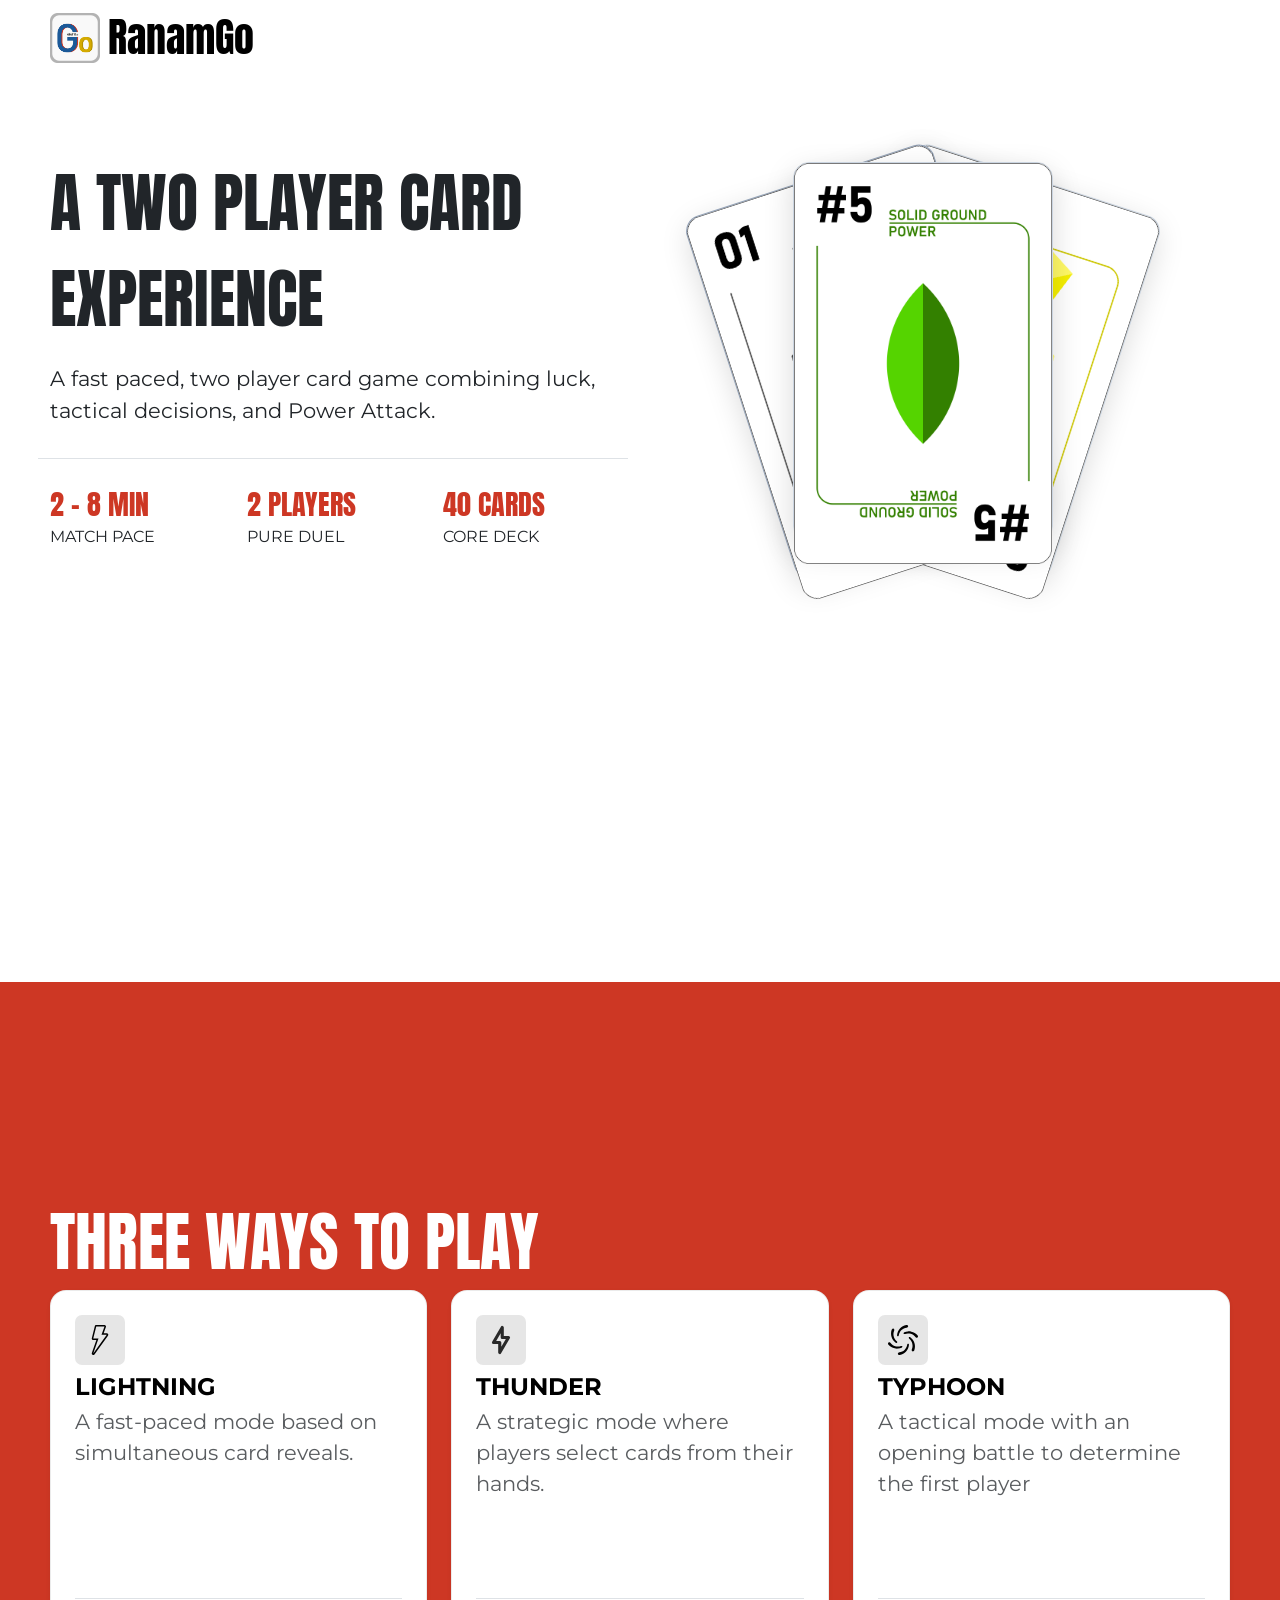
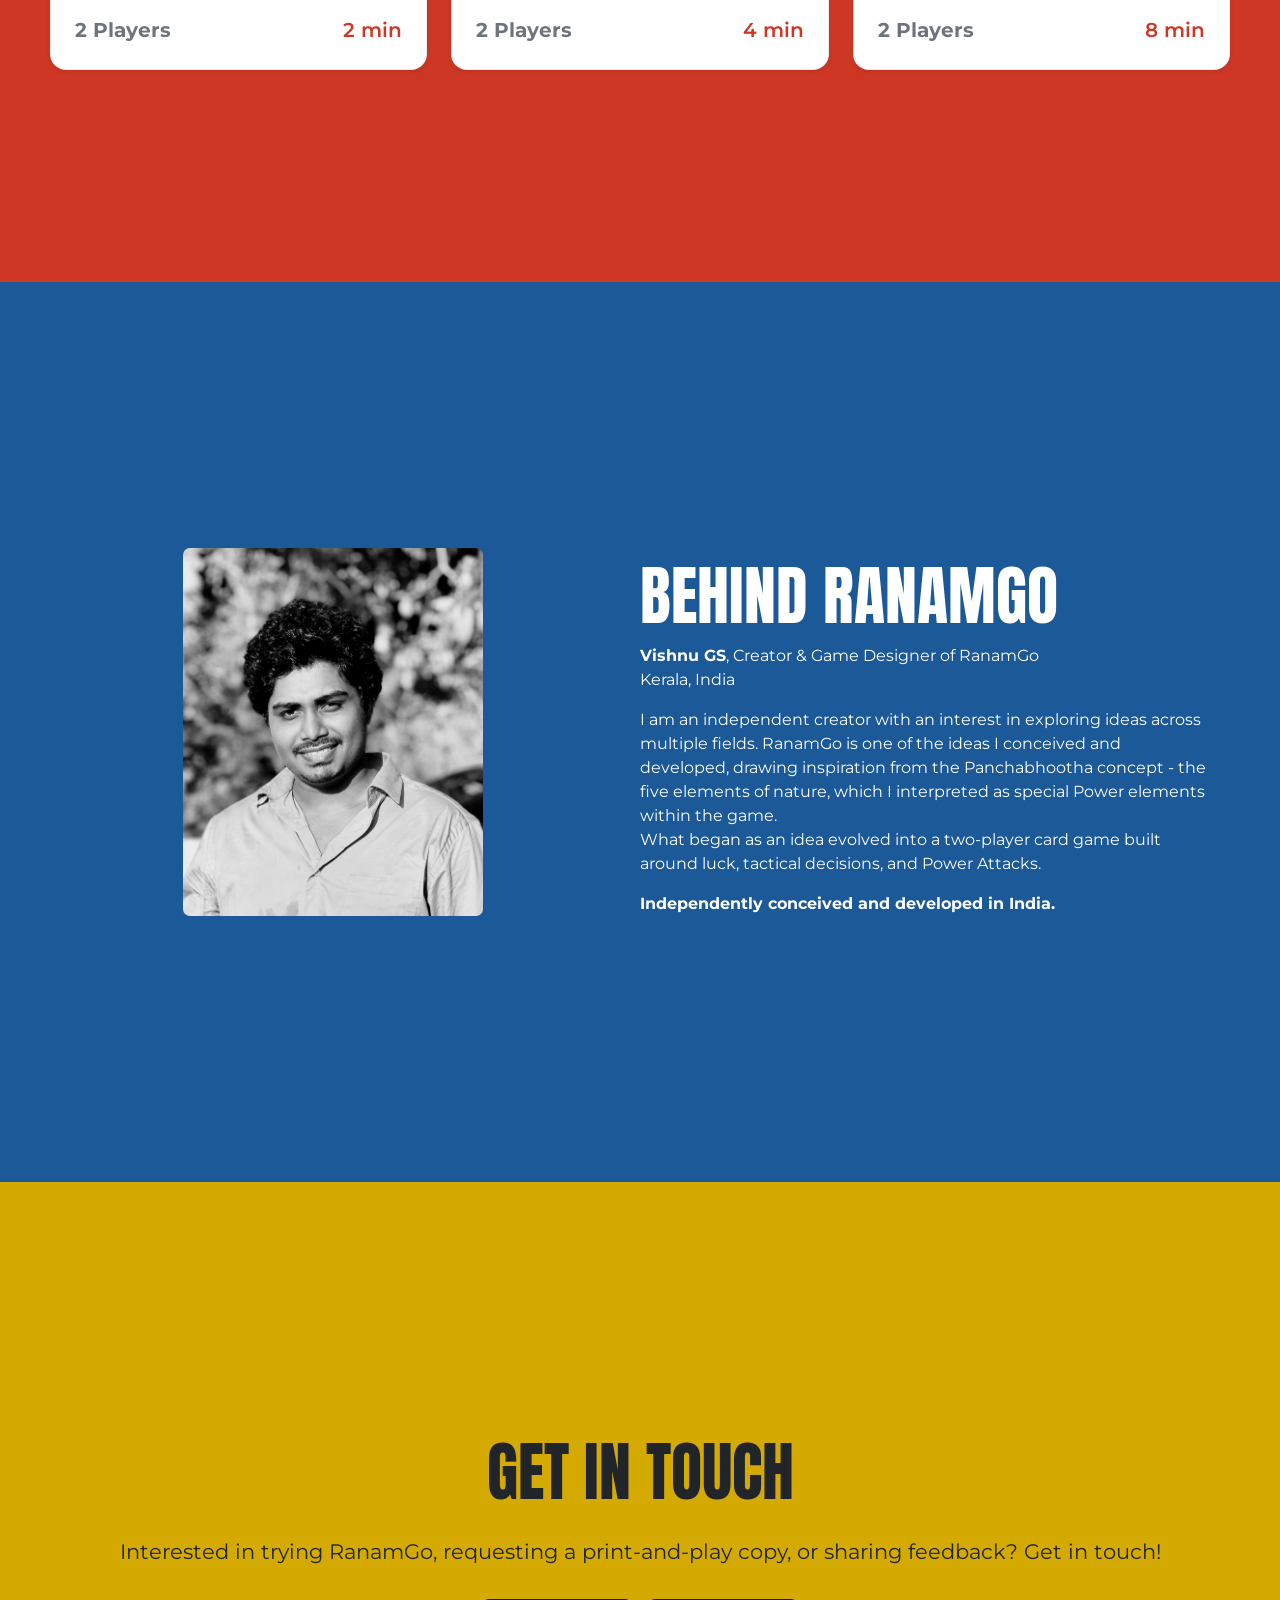
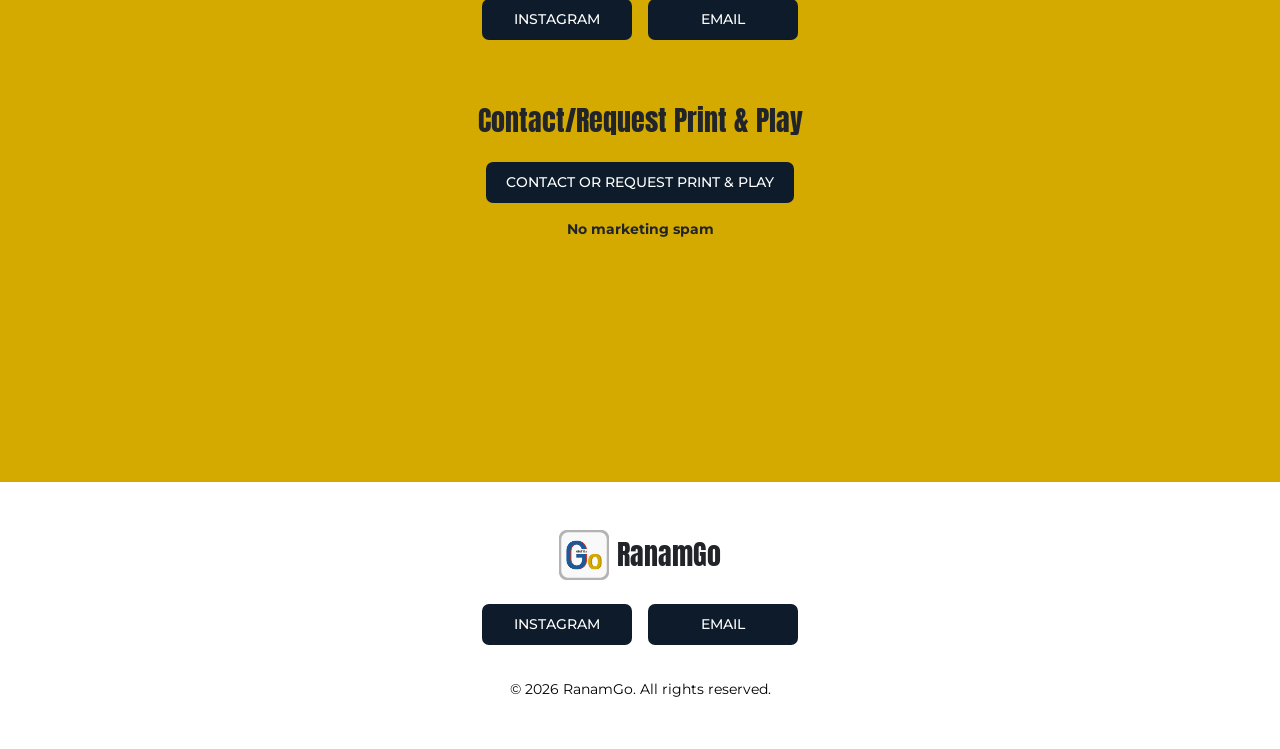
==== index.html @ 4009deb9 "Add files via upload" ====
<!doctype html>
<html lang="en">
  <head>
    <meta charset="UTF-8" />
    <meta name="viewport" content="width=device-width, initial-scale=1.0" />
    <link rel="preconnect" href="https://fonts.googleapis.com" />
    <link rel="preconnect" href="https://fonts.gstatic.com" crossorigin />
    <link
      href="https://fonts.googleapis.com/css2?family=Anton&family=Montserrat:ital,wght@0,100..900;1,100..900&display=swap"
      rel="stylesheet" />
    <!-- Updated to stable Bootstrap 5.3.3 -->
    <link
      href="https://cdn.jsdelivr.net/npm/bootstrap@5.3.3/dist/css/bootstrap.min.css"
      rel="stylesheet"
      integrity="sha384-QWTKZyjpPEjISv5WaRU9OFeRpok6YctnYmDr5pNlyT2bRjXh0JMhjY6hW+ALEwIH"
      crossorigin="anonymous" />
    <link rel="stylesheet" href="style.css" />
    <title>RanamGo</title>
  </head>
  <body>
    <header class="side-padding">
      <!-- As a link -->
      <nav class="navbar fg-2">
        <div>
          <a class="navbar-brand d-flex align-items-stretch gap-2" href="/">
            <img
              src="/public/ranamgo_logo_v2.0.png"
              alt="RanamGo"
              class="logo"
              width="70"
              height="70" />
            <h1>RanamGo</h1>
          </a>
        </div>
      </nav>
    </header>

    <!-- Banner -->
    <section class="section side-padding">
      <div class="row w-100 d-flex align-items-center">
        <div class="col-md-12 col-lg-6">
          <div class="d-flex flex-column gap-3">
            <div class="main-heading text-center text-lg-start">a two player card experience</div>
            <p class="text-center text-lg-start">
              A fast paced, two player card game combining luck, tactical
              decisions, and Power Attack.
            </p>
            <div class="row border-top pt-4 text-center text-lg-start gap-lg-0 gap-4">
              <div class="col-lg-4 col-md-12 col-sm-12">
                <div
                  class="fs-3 anton text-uppercase"
                  style="color: var(--primary-color)">
                  2 - 8 min
                </div>
                <div class="mont text-uppercase">match pace</div>
              </div>
              <div class="col-lg-4 col-md-12 col-sm-12">
                <div
                  class="fs-3 anton text-uppercase"
                  style="color: var(--primary-color)">
                  2 players
                </div>
                <div class="mont text-uppercase">pure duel</div>
              </div>
              <div class="col-lg-4 col-md-12 col-sm-12">
                <div
                  class="fs-3 anton text-uppercase"
                  style="color: var(--primary-color)">
                  40 cards
                </div>
                <div class="mont text-uppercase">core deck</div>
              </div>
            </div>
          </div>
        </div>
        <div class="col-md-12 col-lg-6">
          <div class="card-stack">
            <div class="card bottom-card">
              <img
                src="./public/lightning_card.png"
                alt="RanamGo - 2 player card game lightning card" />
            </div>

            <!-- Middle Card (Rotated Left) -->
            <div class="card middle-card">
              <img
                src="./public/normal_card.png"
                alt="RanamGo - 2 player card game lightning card" />
            </div>

            <!-- Top Card (Vertical) -->
            <div class="card top-card">
              <img
                src="./public/power_card.png"
                alt="RanamGo - 2 player card game lightning card" />
            </div>
          </div>
        </div>
      </div>
    </section>

    <!-- Game modes -->
    <section
      class="section side-padding py-5 text-white d-flex align-items-center"
      style="background-color: var(--primary-color)">
      <div class="flex-column gap-3">
        <div class="main-heading">three ways to play</div>
        <div class="row g-4">
          <!-- Card Item 1 -->
          <div class="col-12 col-md-4">
            <div class="custom-card p-4 shadow-sm h-100">
              <div class="d-flex flex-column h-100 justify-content-between">
                <div>
                  <img
                    class="mode-icon mb-2"
                    src="./public/lightning-icon.svg"
                    alt="RanamGo - a 2 player game - lightning mode" />
                  <h4 class="fw-bold mb-1 text-black text-uppercase">
                    Lightning
                  </h4>
                  <p class="text-muted mb-0">
                    A fast-paced mode based on simultaneous card reveals.
                  </p>
                </div>
                <div
                  class="d-flex justify-content-between align-items-center pt-3 border-top text-secondary small">
                  <span class="fw-bold fs-5">2 Players</span>
                  <span
                    class="fw-semibold fs-5"
                    style="color: var(--primary-color)"
                    >2 min</span
                  >
                </div>
              </div>
            </div>
          </div>

          <!-- Card Item 2 -->
          <div class="col-12 col-md-4">
            <div class="custom-card p-4 shadow-sm h-100">
              <div class="d-flex flex-column h-100 justify-content-between">
                <div>
                  <img
                    class="mode-icon mb-2"
                    src="./public/thunder-icon.svg"
                    alt="RanamGo - a 2 player game - thunder mode" />
                  <h4 class="fw-bold mb-1 text-black text-uppercase">
                    Thunder
                  </h4>
                  <p class="text-muted mb-0">
                    A strategic mode where players select cards from their
                    hands.
                  </p>
                </div>
                <div
                  class="d-flex justify-content-between align-items-center pt-3 border-top text-secondary small">
                  <span class="fw-bold fs-5">2 Players</span>
                  <span
                    class="fw-semibold fs-5"
                    style="color: var(--primary-color)"
                    >4 min</span
                  >
                </div>
              </div>
            </div>
          </div>

          <!-- Card Item 3 -->
          <div class="col-12 col-md-4">
            <div class="custom-card p-4 shadow-sm h-100">
              <div class="d-flex flex-column h-100 justify-content-between">
                <div>
                  <img
                    class="mode-icon mb-2"
                    src="./public/typhoon-icon.svg"
                    alt="RanamGo - a 2 player game - typhoon mode" />
                  <h4 class="fw-bold mb-1 text-black text-uppercase">
                    Typhoon
                  </h4>
                  <p class="text-muted mb-0">
                    A tactical mode with an opening battle to determine the
                    first player
                  </p>
                </div>
                <div
                  class="d-flex justify-content-between align-items-center pt-3 border-top text-secondary small">
                  <span class="fw-bold fs-5">2 Players</span>
                  <span
                    class="fw-semibold fs-5"
                    style="color: var(--primary-color)"
                    >8 min</span
                  >
                </div>
              </div>
            </div>
          </div>
        </div>
      </div>
    </section>

    <!-- Creator Section -->
    <section
      class="section side-padding py-5 text-white d-flex align-items-center"
      style="background-color: var(--secondary-color)">
      <div class="d-flex flex-column gap-3">
        <div class="row g-4 w-100">
          <div class="col-lg-6 col-md-12 d-flex justify-content-center">
            <img
              src="./public/vishnu-creator-designer-ranamgo.jpg"
              style="width: 300px; border-radius: 7px; object-fit: cover"
              alt="RanamGo - 2 player game - creator and designer - vishnu" />
          </div>
          <div class="col-lg-6 col-md-12 text-center text-lg-start">
            <div class="main-heading">behind ranamgo</div>

            <div class="mb-3">
              <div>
                <span class="fw-bold">Vishnu GS</span>,
                <span>Creator & Game Designer of RanamGo</span>
              </div>
              <div>Kerala, India</div>
            </div>

            <div>
              I am an independent creator with an interest in exploring ideas
              across multiple fields. RanamGo is one of the ideas I conceived
              and developed, drawing inspiration from the Panchabhootha concept
              - the five elements of nature, which I interpreted as special
              Power elements within the game.
            </div>

            <div>
              What began as an idea evolved into a two-player card game built
              around luck, tactical decisions, and Power Attacks.
            </div>

            <div class="fw-bold mt-3">
              Independently conceived and developed in India.
            </div>
          </div>
        </div>
      </div>
    </section>

    <!-- Contanct Section -->
    <section
      class="section side-padding py-5 d-flex flex-column gap-3 align-items-center justify-content-center"
      style="background-color: var(--tertiary-color)">
      <div class="main-heading text-center">get in touch</div>
      <p class="text-center text-lg-start">
        Interested in trying RanamGo, requesting a print-and-play copy, or
        sharing feedback? Get in touch!
      </p>

      <!-- Buttons side-by-side and responsive -->
      <div
        class="d-flex flex-row gap-3 align-items-center justify-content-center flex-wrap">
        <a href="https://www.instagram.com/ranamgo" target="_blank" class="text-decoration-none">
          <button class="contact-btn">instagram</button>
        </a>
        <a href="mailto:ranamgo.game@gmail.com" target="_blank" class="text-decoration-none">
          <button class="contact-btn">email</button>
        </a>
      </div>

      <div class="d-flex flex-column gap-3 mt-5 align-items-center">
        <h3>Contact/Request Print & Play</h3>
        <a href="#">
          <button class="form-btn">contact or request print & play</button>
        </a>
        <small><strong>No marketing spam</strong></small>
      </div>
    </section>

    <!-- Footer -->
    <footer
      class="side-padding py-5 bg-white">
      <div
        class="container d-flex flex-column align-items-center justify-content-center text-center gap-4">
        <!-- Logo & Brand Name -->
        <div>
          <a
            class="navbar-brand d-flex align-items-center justify-content-center gap-2 text-decoration-none"
            href="/">
            <img
              src="/public/ranamgo_logo_v2.0.png"
              alt="RanamGo"
              class="logo"
              width="50"
              height="50" />
            <h3 class="m-0">RanamGo</h3>
          </a>
        </div>

        <!-- Instagram & Email Links -->
        <div
          class="d-flex flex-row gap-3 align-items-center justify-content-center flex-wrap">
          <a href="https://www.instagram.com/ranamgo" target="_blank" class="contact-btn text-decoration-none">instagram</a>
          <a href="mailto:ranamgo.game@gmail.com" target="_blank" class="contact-btn text-decoration-none">email</a>
        </div>

        <!-- Copyright Text -->
        <div class="text-black mt-2">
          <small>&copy; 2026 RanamGo. All rights reserved.</small>
        </div>
      </div>
    </footer>

    <!-- Updated JS bundle to match version 5.3.3 -->
    <script
      src="https://cdn.jsdelivr.net/npm/bootstrap@5.3.3/dist/js/bootstrap.bundle.min.js"
      integrity="sha384-YvpcrYf0tY3lHB60NNkmXc5s9fDVZLESaAA55NDzOxhy9GkcIdslK1eN7N6jIeHz"
      crossorigin="anonymous"></script>
  </body>
</html>
---- style.css ----
:root {
  --primary-color: #cd3724ff;
  --secondary-color: #1b5998ff;
  --tertiary-color: #d4aa00ff;
  --neutral-color: #0D1B2A;
}

/* 1. Global Box-Sizing & Reset */
*, *::before, *::after {
  box-sizing: border-box;
  margin: 0;
  padding: 0;
}

body {
  font-family: "Montserrat", sans-serif;
}

h1, h2, h3, .main-heading {
  font-family: "Anton", sans-serif;
}

.anton {
  font-family: "Anton", sans-serif;
}

.mont {
  font-family: "Montserrat", sans-serif;
}

h1 {
  font-size: 2em;
}

p {
  font-size: 1.3em;
}

.main-heading {
  font-size: 4em;
  text-transform: uppercase;
}

.section {
  min-height: 100vh;
}

.logo {
  width: 50px;
  height: 50px;
}

.side-padding {
  padding-inline: 50px;
}

/* Container holding the card stack */
/* Container holding the card stack */
.card-stack {
  position: relative;
  width: 260px;
  height: 380px;
  margin: 80px auto;
}

@media (max-width: 998px) {
  .card-stack {
    width: 195px;
    height: 285px;
  }
}

/* Base styles for all cards */
.card {
  position: absolute;
  top: 0;
  left: 0;
  width: 100%;
  height: 100%;
  border-radius: 16px;
  box-sizing: border-box;
  box-shadow: 0 10px 30px rgba(0, 0, 0, 0.15);
  display: flex;
  flex-direction: column;
  justify-content: flex-start;
  align-items: center;
  text-align: center;
  
  /* CRITICAL: Pivot from the bottom center, like holding cards in hand */
  transform-origin: bottom center;
  transition: transform 0.4s cubic-bezier(0.175, 0.885, 0.32, 1.275);
}

.card img {
  width: 100%;
}

/* Bottom Card: Rotated to the right */
.bottom-card {
  background: #f1f5f9;
  border: 1px solid #cbd5e1;
  z-index: 1;
  transform: rotate(18deg);
}

/* Middle Card: Rotated to the left */
.middle-card {
  background: #e2e8f0;
  border: 1px solid #94a3b8;
  z-index: 2;
  transform: rotate(-18deg);
}

/* Top Card: Straight up in the center */
.top-card {
  background: #ffffff;
  border: 1px solid #cbd5e1;
  z-index: 3;
  transform: rotate(0deg);
}

/* Optional: Spread out more when hovering over the stack */
.card-stack:hover .bottom-card {
  transform: rotate(28deg) translateY(-10px);
}

.card-stack:hover .middle-card {
  transform: rotate(-28deg) translateY(-10px);
}

.card-stack:hover .top-card {
  transform: rotate(0deg) translateY(-20px);
}

/* Custom Card Design with a minimum height */
.custom-card {
  border-radius: 1rem;
  background-color: #ffffff;
  border: 1px solid rgba(0, 0, 0, 0.08);
  min-height: 380px; /* Adjust this value (e.g., 280px, 320px) to fit your design */
  transition: transform 0.3s ease, box-shadow 0.3s ease;
}

/* Optional hover polish */
.custom-card:hover {
  transform: translateY(-5px);
  box-shadow: 0 1rem 3rem rgba(0, 0, 0, 0.1) !important;
}

.mode-icon {
  width: 50px;
  height: 50px;
  background-color: rgb(230, 230, 230);
  padding: 10px;
  border-radius: 7px;
}

.contact-btn {
  min-width: 150px;
  max-width: 150px;
  width: 100%;
  padding: 10px;
  outline: none;
  border-radius: 7px;
  border: none;
  text-transform: uppercase;
  font-size: 14px;
  font-weight: 500;
  background-color: var(--neutral-color);
  color: white;
  text-decoration: none;
}

.form-btn {
  padding: 10px 20px;
  outline: none;
  border-radius: 7px;
  border: none;
  text-transform: uppercase;
  font-size: 14px;
  font-weight: 500;
  background-color: var(--neutral-color);
  color: white;
  text-decoration: none;
}

.contact-btn:hover, .form-btn:hover {
  background-color: #1d3957;
}
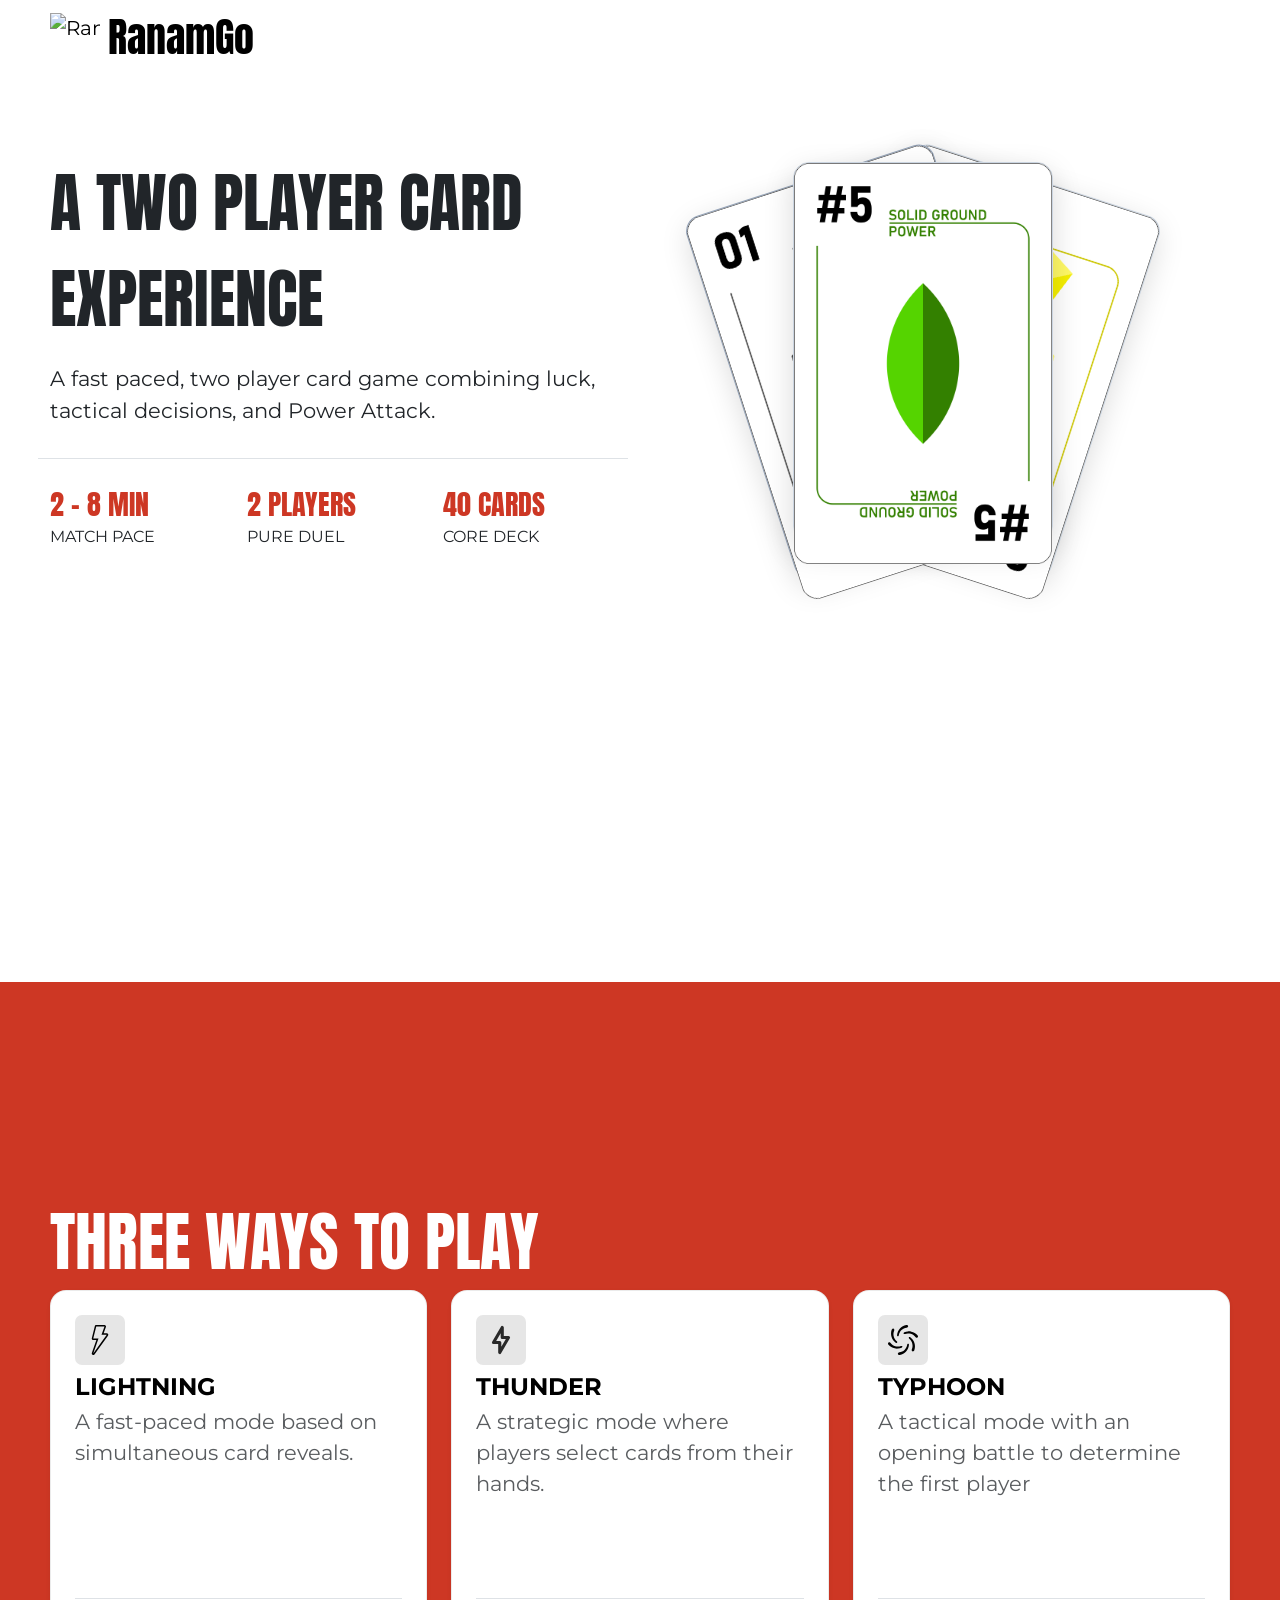
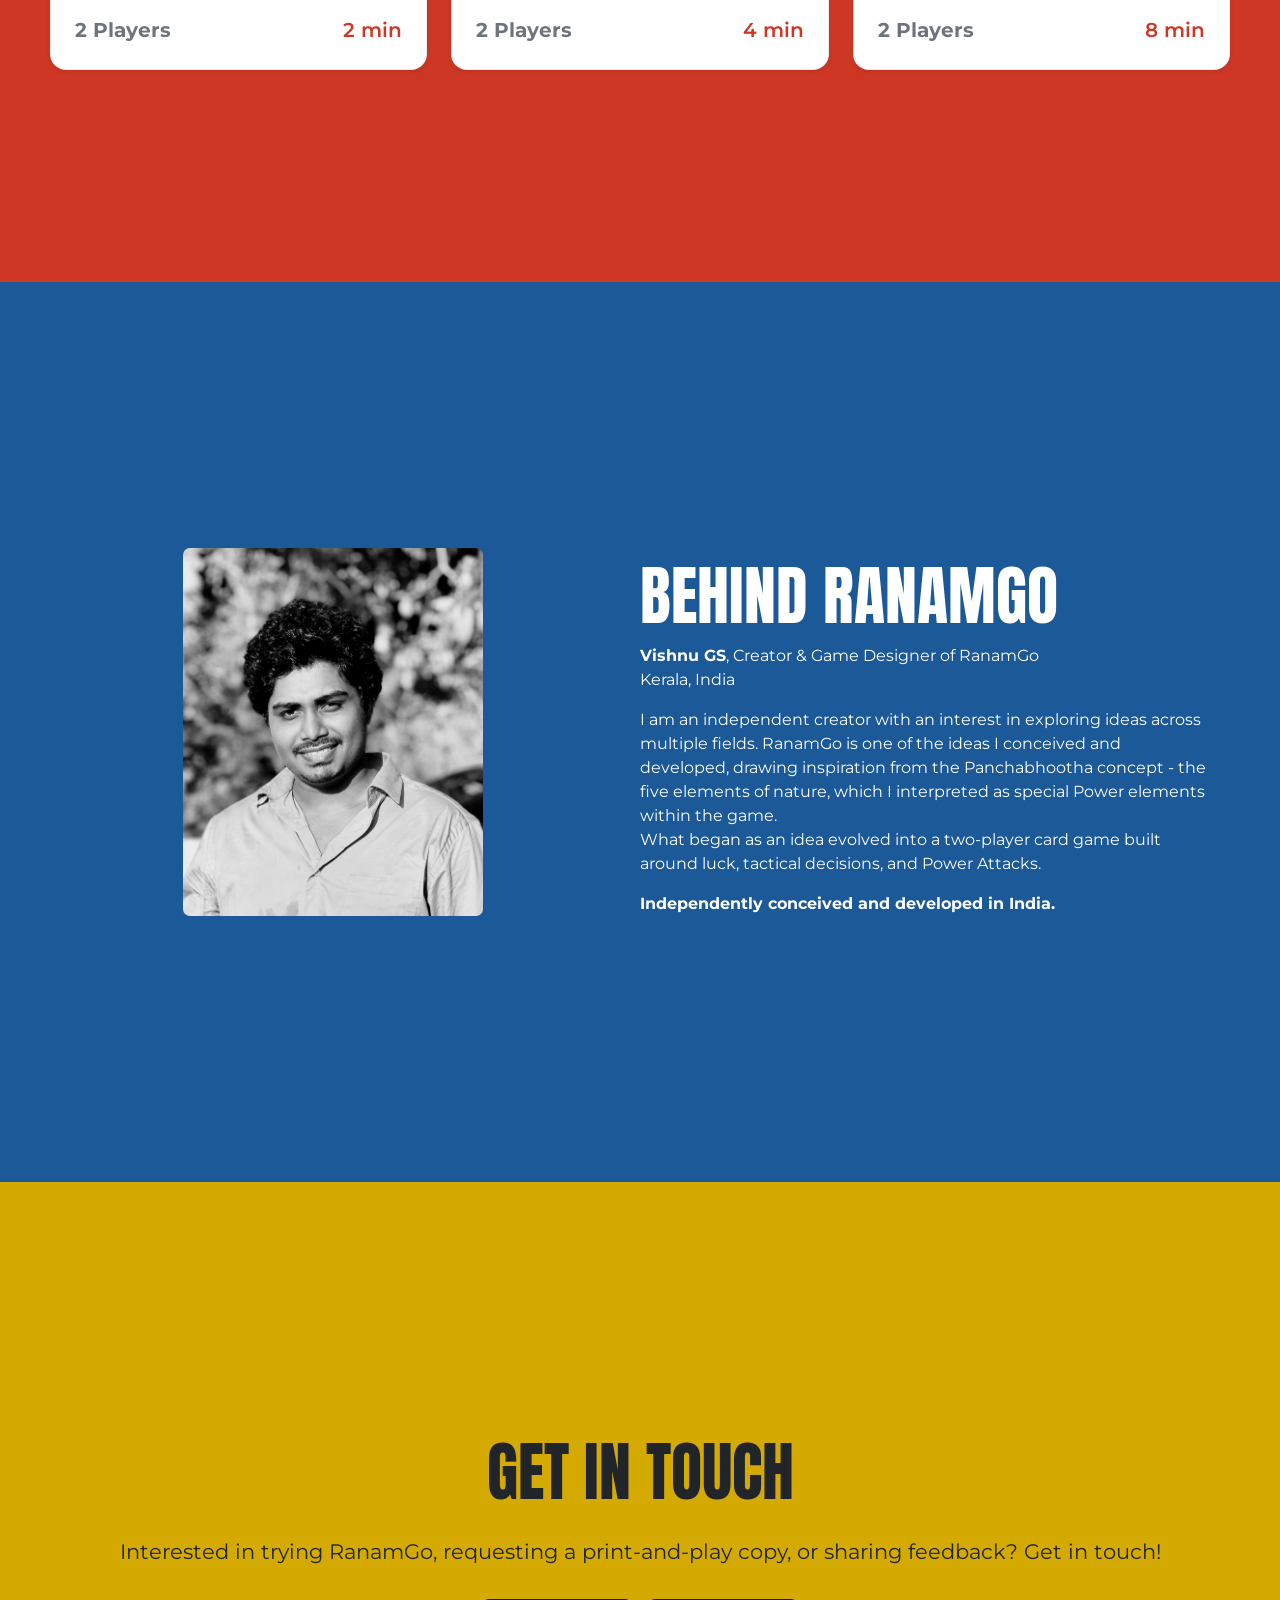
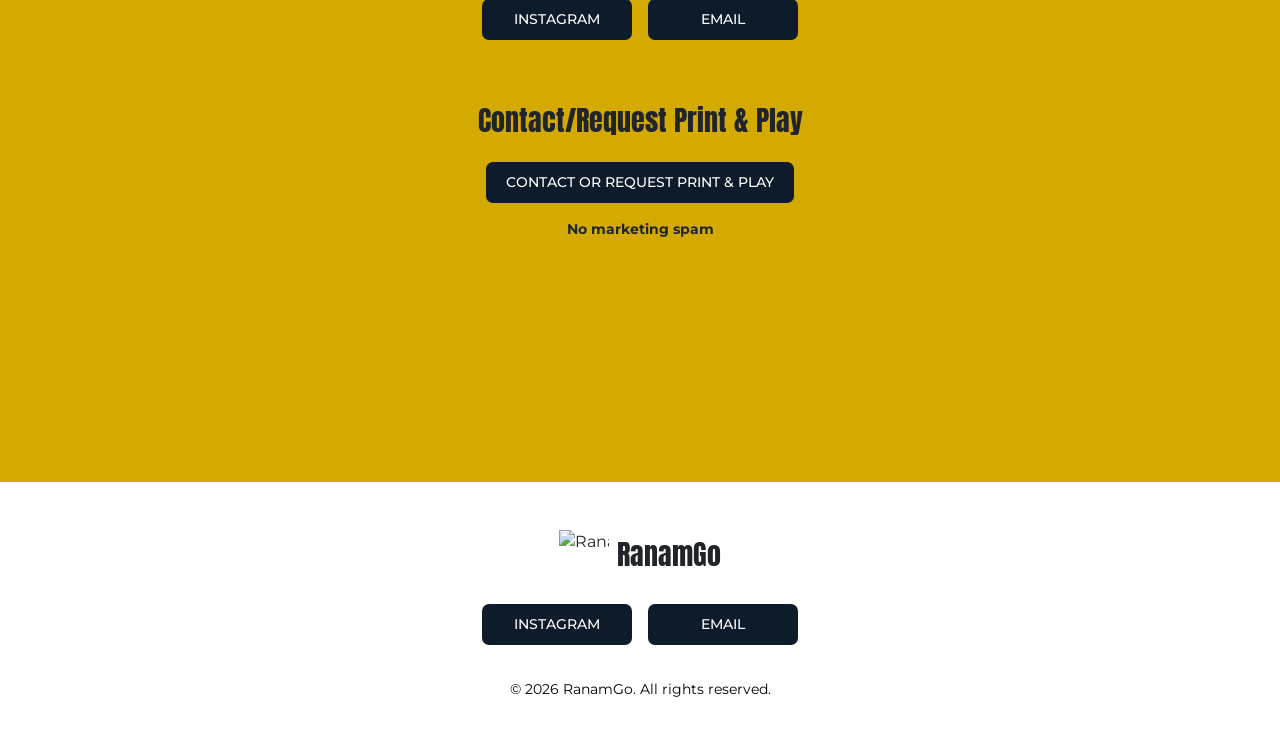
==== commit 3bd722a5: "Updated index.html with favicon" ====
--- a/index.html
+++ b/index.html
@@ -3,6 +3,7 @@
   <head>
     <meta charset="UTF-8" />
     <meta name="viewport" content="width=device-width, initial-scale=1.0" />
+    <link rel="icon" type="image/png" href="./public/ranamgo_logo_v3.0.png">
     <link rel="preconnect" href="https://fonts.googleapis.com" />
     <link rel="preconnect" href="https://fonts.gstatic.com" crossorigin />
     <link
@@ -24,7 +25,7 @@
         <div>
           <a class="navbar-brand d-flex align-items-stretch gap-2" href="/">
             <img
-              src="/public/ranamgo_logo_v2.0.png"
+              src="/public/ranamgo_logo_v3.0.png"
               alt="RanamGo"
               class="logo"
               width="70"
@@ -283,7 +284,7 @@
             class="navbar-brand d-flex align-items-center justify-content-center gap-2 text-decoration-none"
             href="/">
             <img
-              src="/public/ranamgo_logo_v2.0.png"
+              src="/public/ranamgo_logo_v3.0.png"
               alt="RanamGo"
               class="logo"
               width="50"
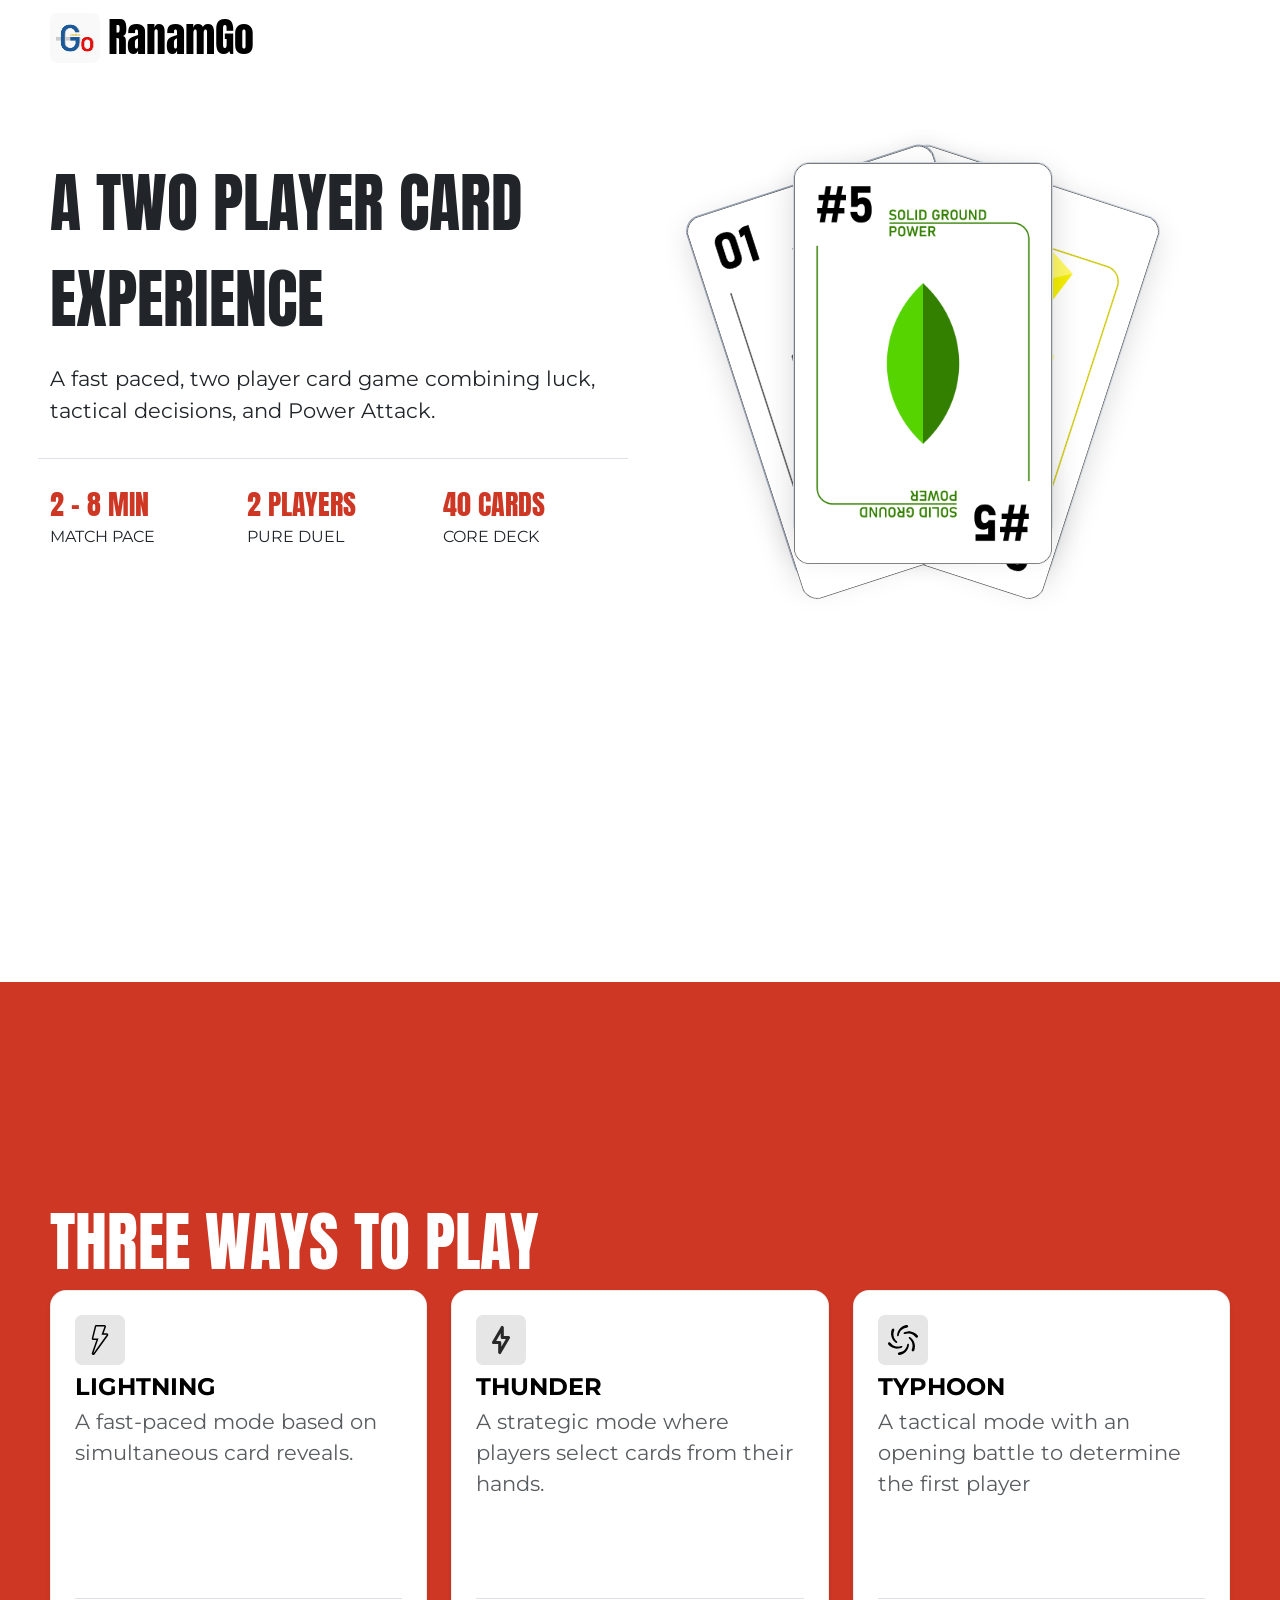
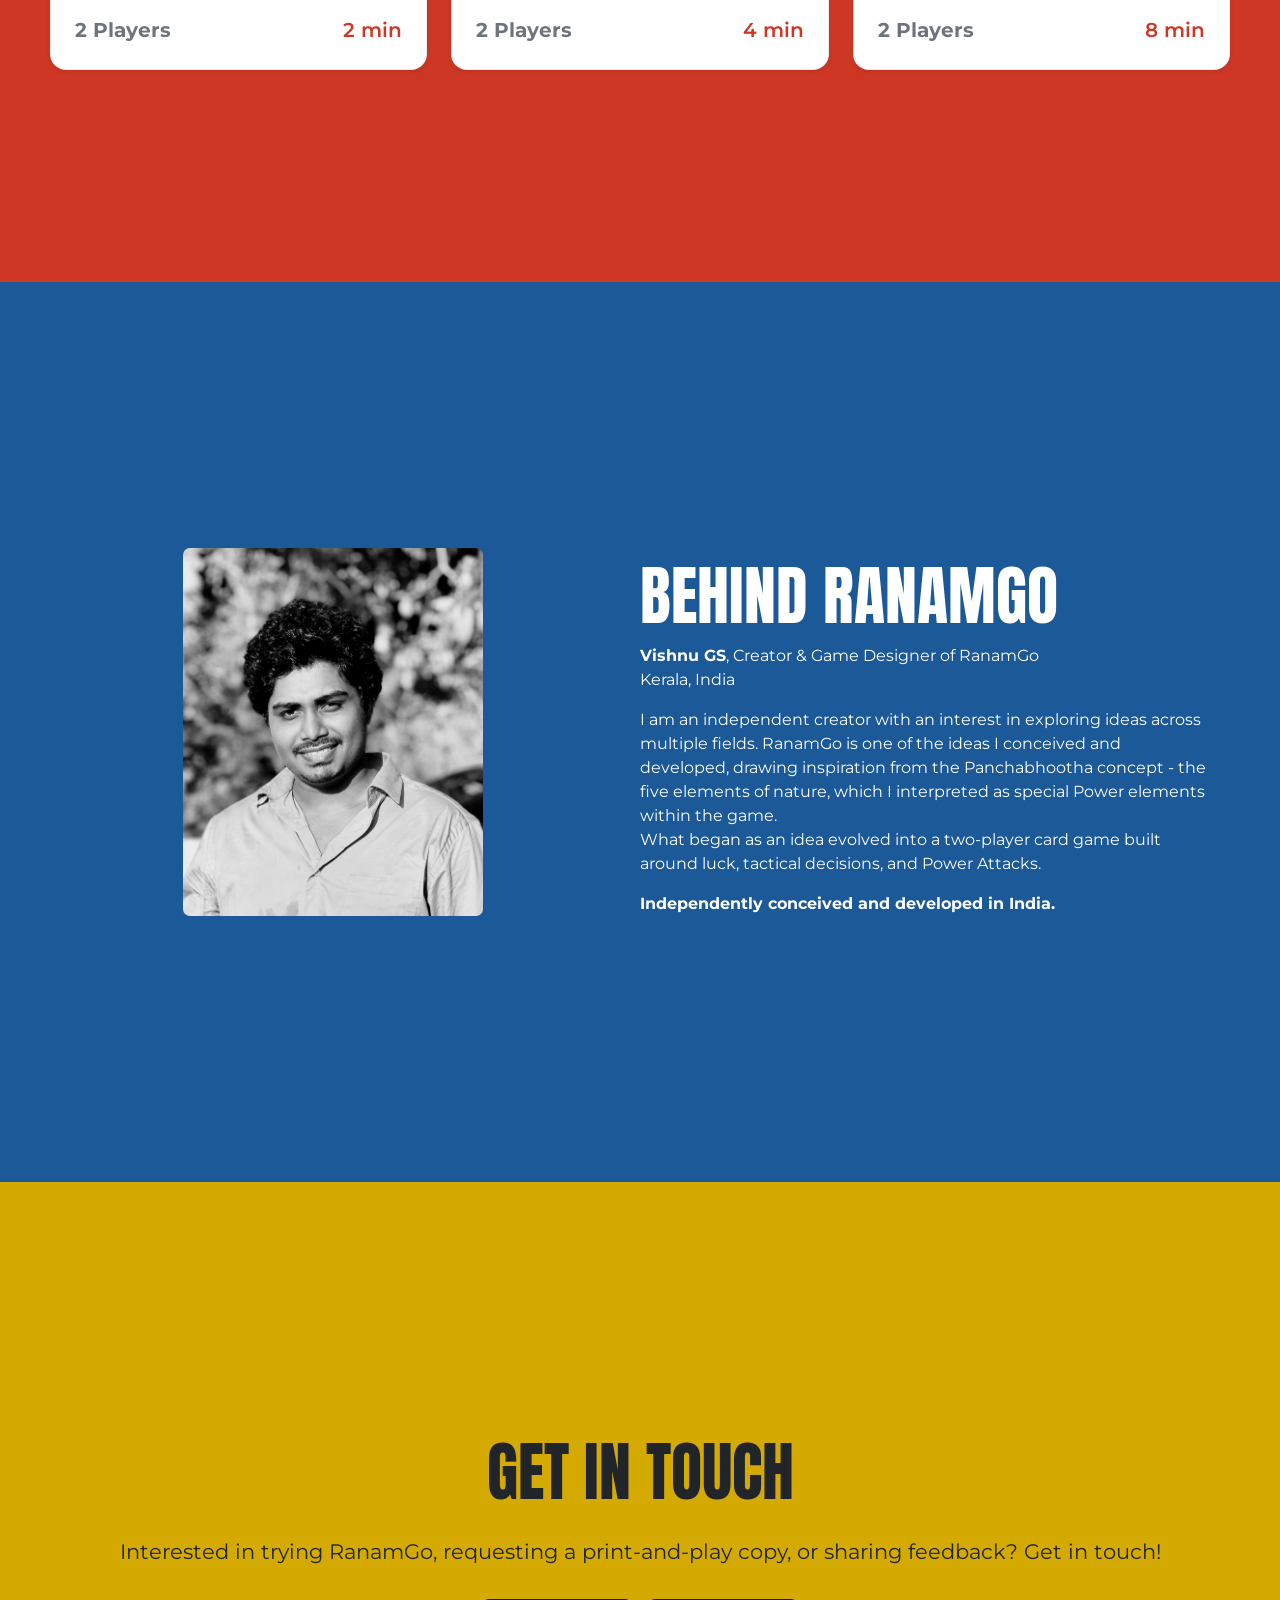
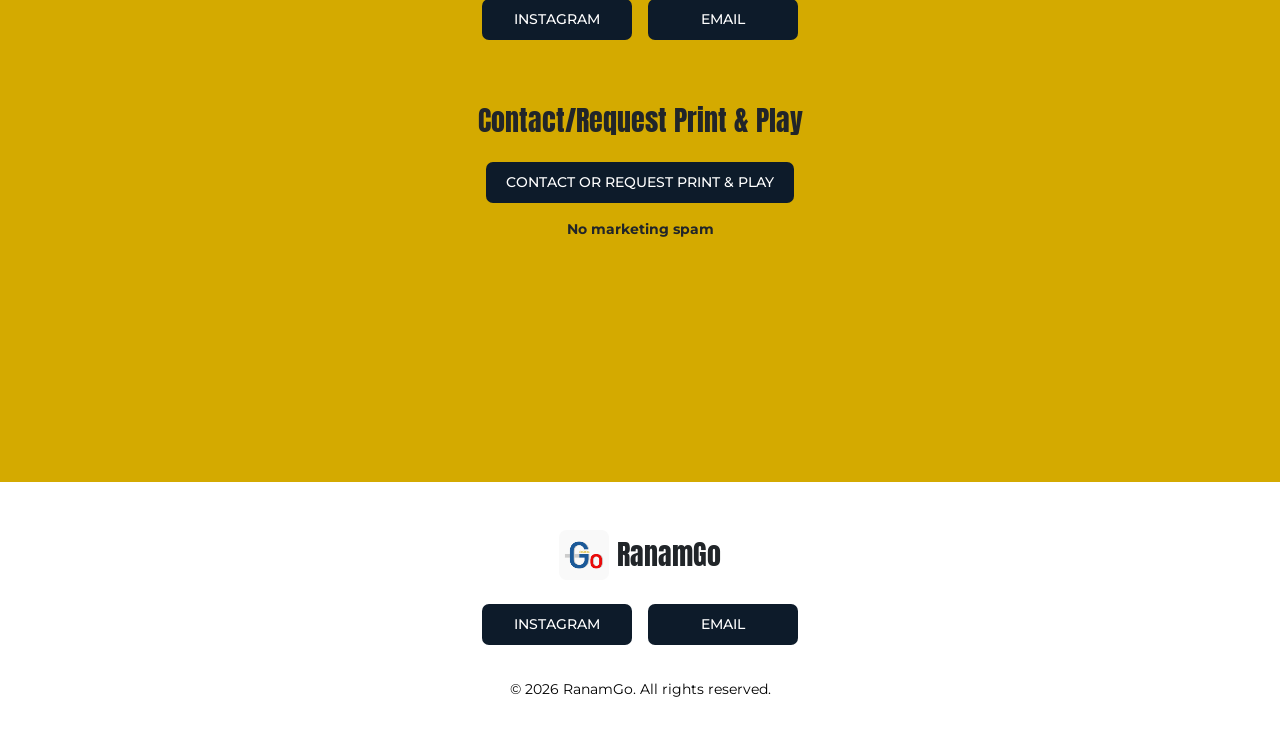
==== commit ce27d439: "Refactor index.html Updated the HTML structure" ====
--- a/index.html
+++ b/index.html
@@ -266,7 +266,7 @@
 
       <div class="d-flex flex-column gap-3 mt-5 align-items-center">
         <h3>Contact/Request Print & Play</h3>
-        <a href="#">
+        <a href="https://docs.google.com/forms/d/e/1FAIpQLSepD5z3Kp5ancSZblmBYC_XOMTyLwGGI173fUWOsmF3MMaWdw/viewform?usp=publish-editor">
           <button class="form-btn">contact or request print & play</button>
         </a>
         <small><strong>No marketing spam</strong></small>
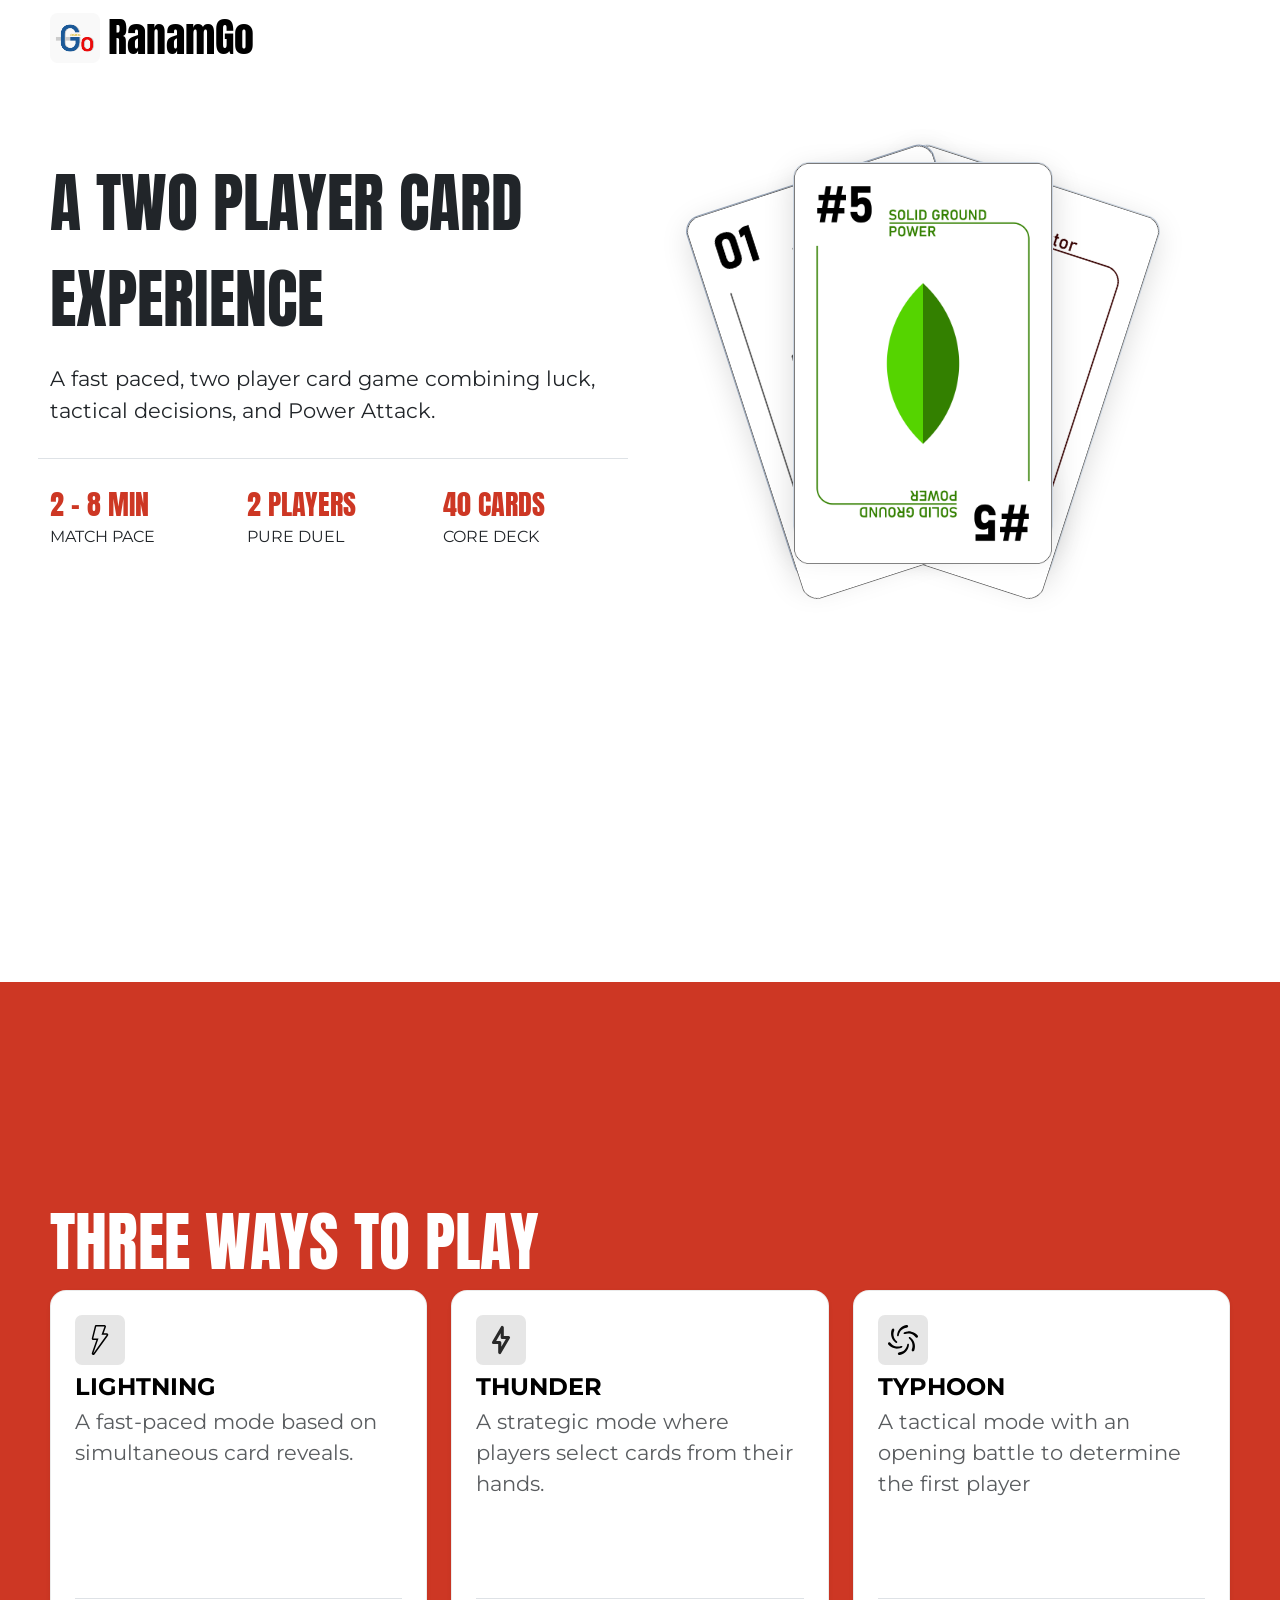
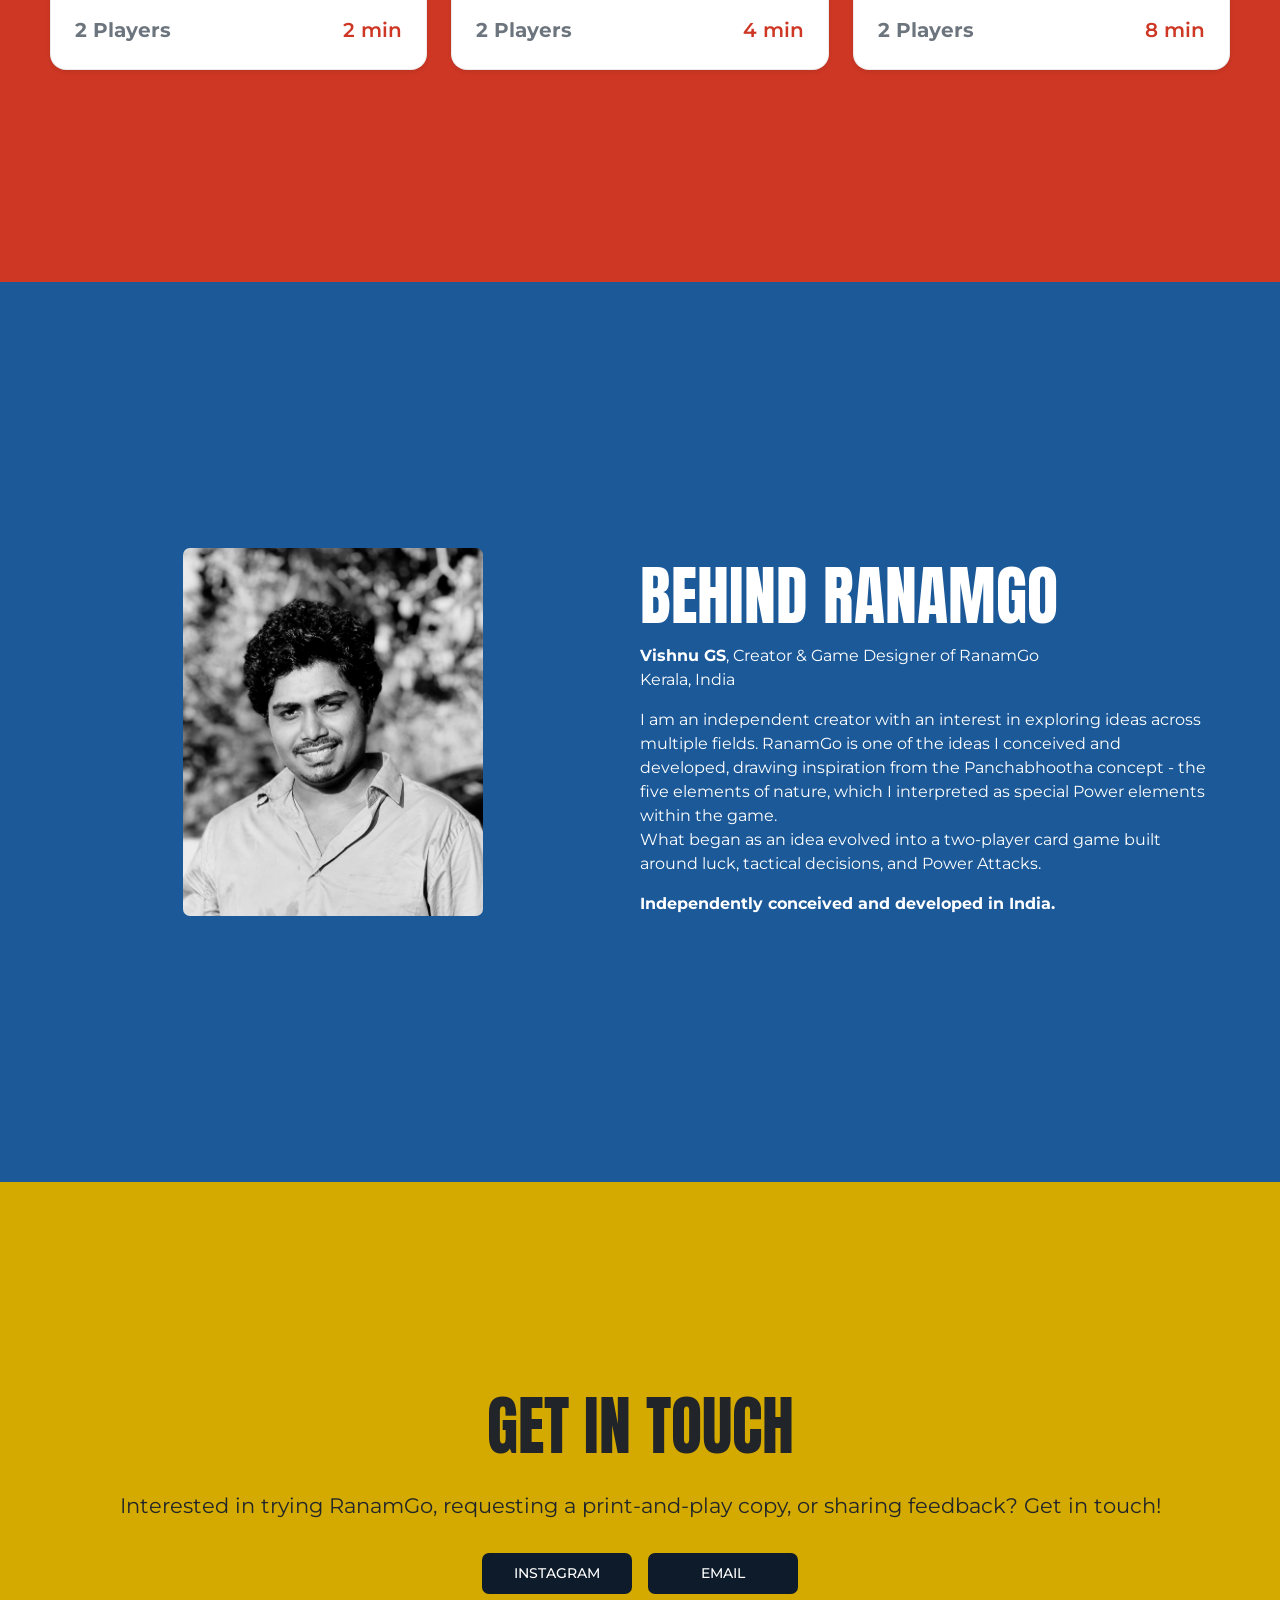
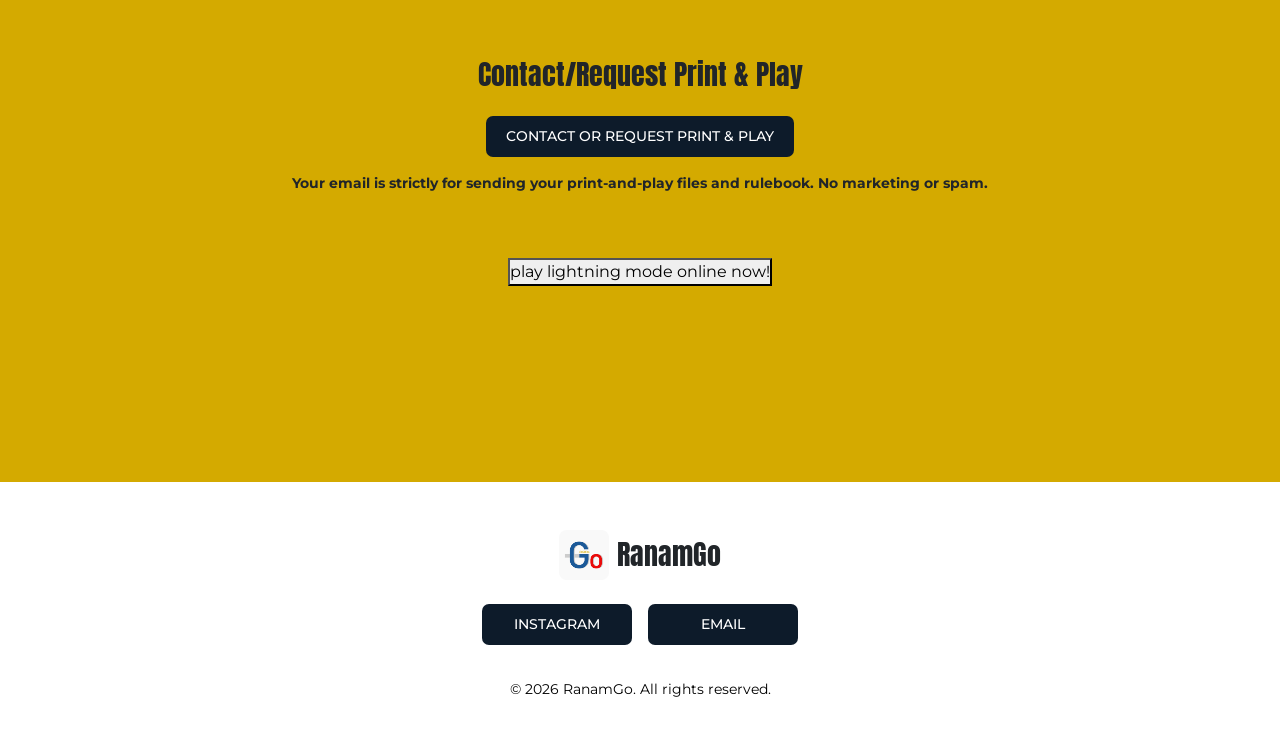
==== commit db4fd2a7: "Refactor index.html with updated content Updated the HTML structure and content for the RanamGo game" ====
--- a/index.html
+++ b/index.html
@@ -78,7 +78,7 @@
           <div class="card-stack">
             <div class="card bottom-card">
               <img
-                src="./public/lightning_card.png"
+                src="./public/destructor_card.png"
                 alt="RanamGo - 2 player card game lightning card" />
             </div>
 
@@ -266,10 +266,13 @@
 
       <div class="d-flex flex-column gap-3 mt-5 align-items-center">
         <h3>Contact/Request Print & Play</h3>
-        <a href="https://docs.google.com/forms/d/e/1FAIpQLSepD5z3Kp5ancSZblmBYC_XOMTyLwGGI173fUWOsmF3MMaWdw/viewform?usp=publish-editor">
+        <a target="_blank" href="https://docs.google.com/forms/d/e/1FAIpQLSepD5z3Kp5ancSZblmBYC_XOMTyLwGGI173fUWOsmF3MMaWdw/viewform?usp=publish-editor">
           <button class="form-btn">contact or request print & play</button>
         </a>
-        <small><strong>No marketing spam</strong></small>
+        <small><strong>Your email is strictly for sending your print-and-play files and rulebook. No marketing or spam.</strong></small>
+        <a target="_blank" href="game.html" class="mt-5">
+          <button class="game-btn">play lightning mode online now!</button>
+        </a>
       </div>
     </section>
 
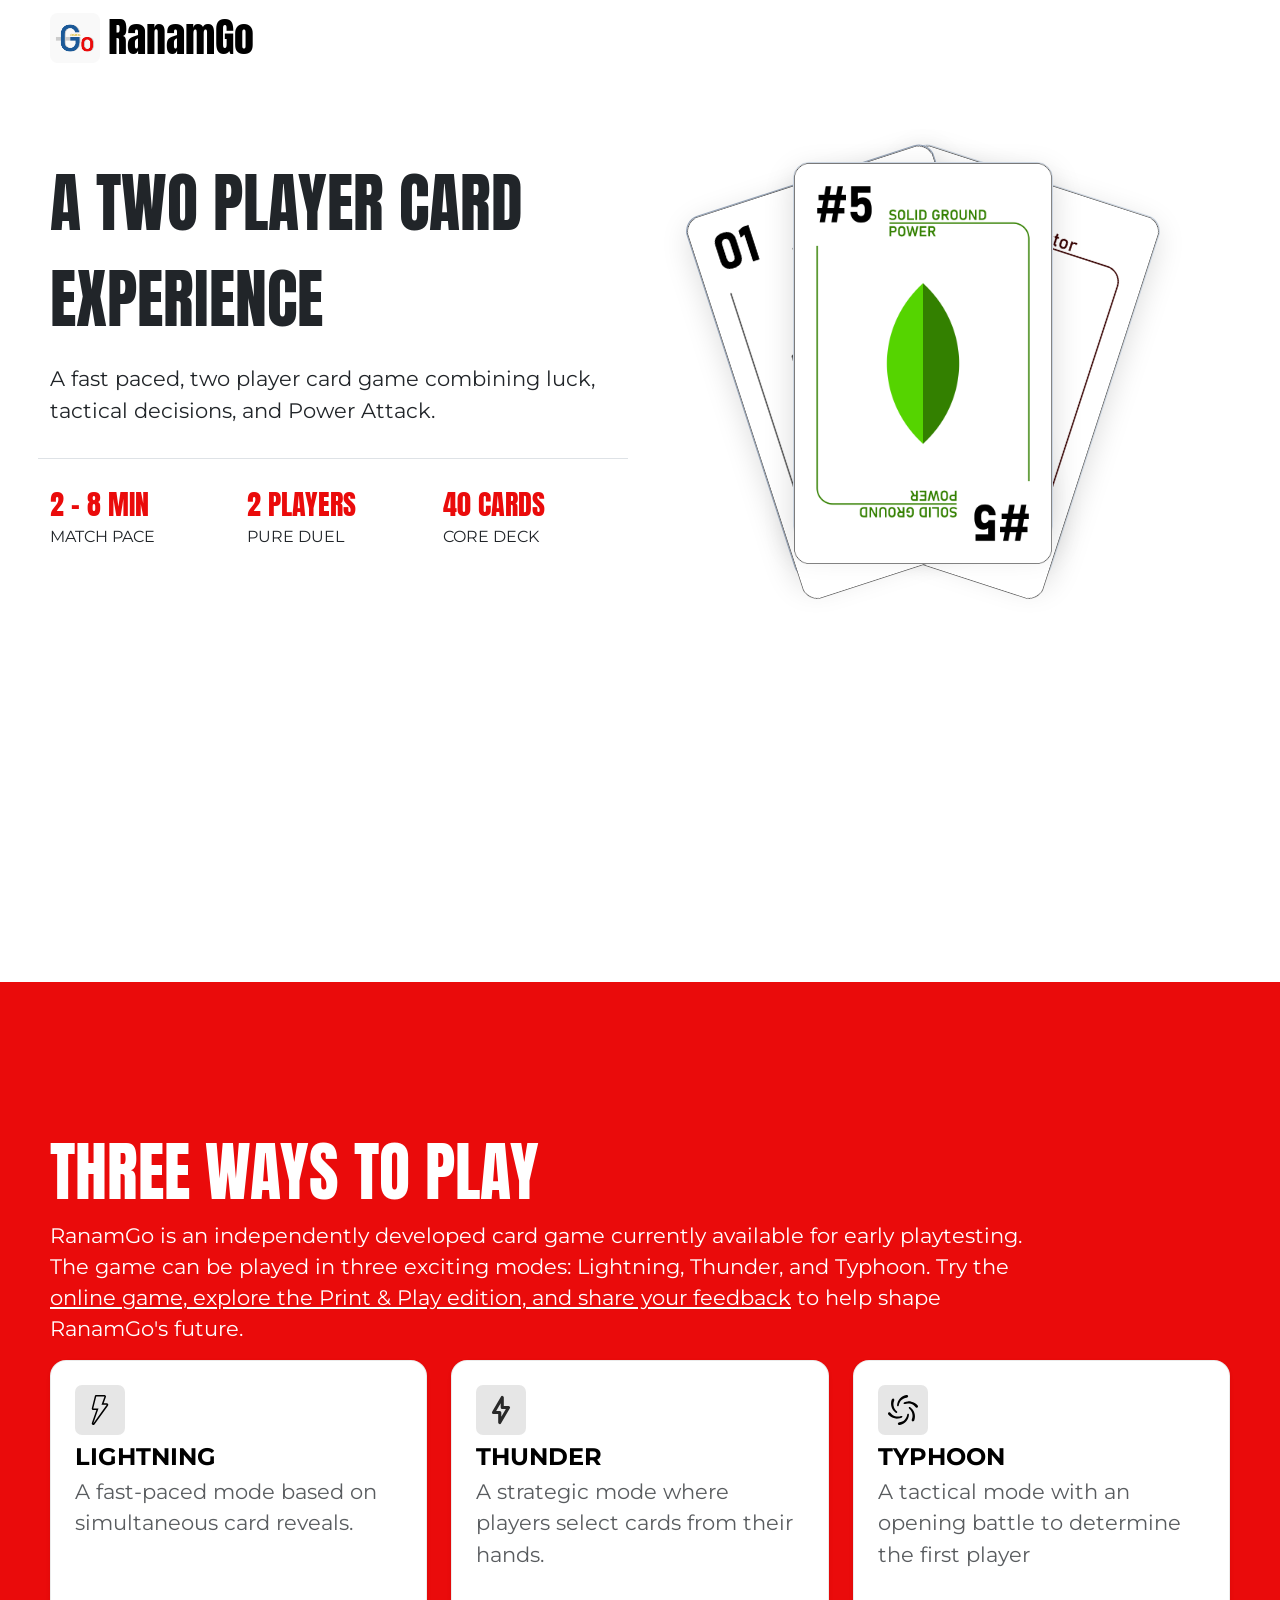
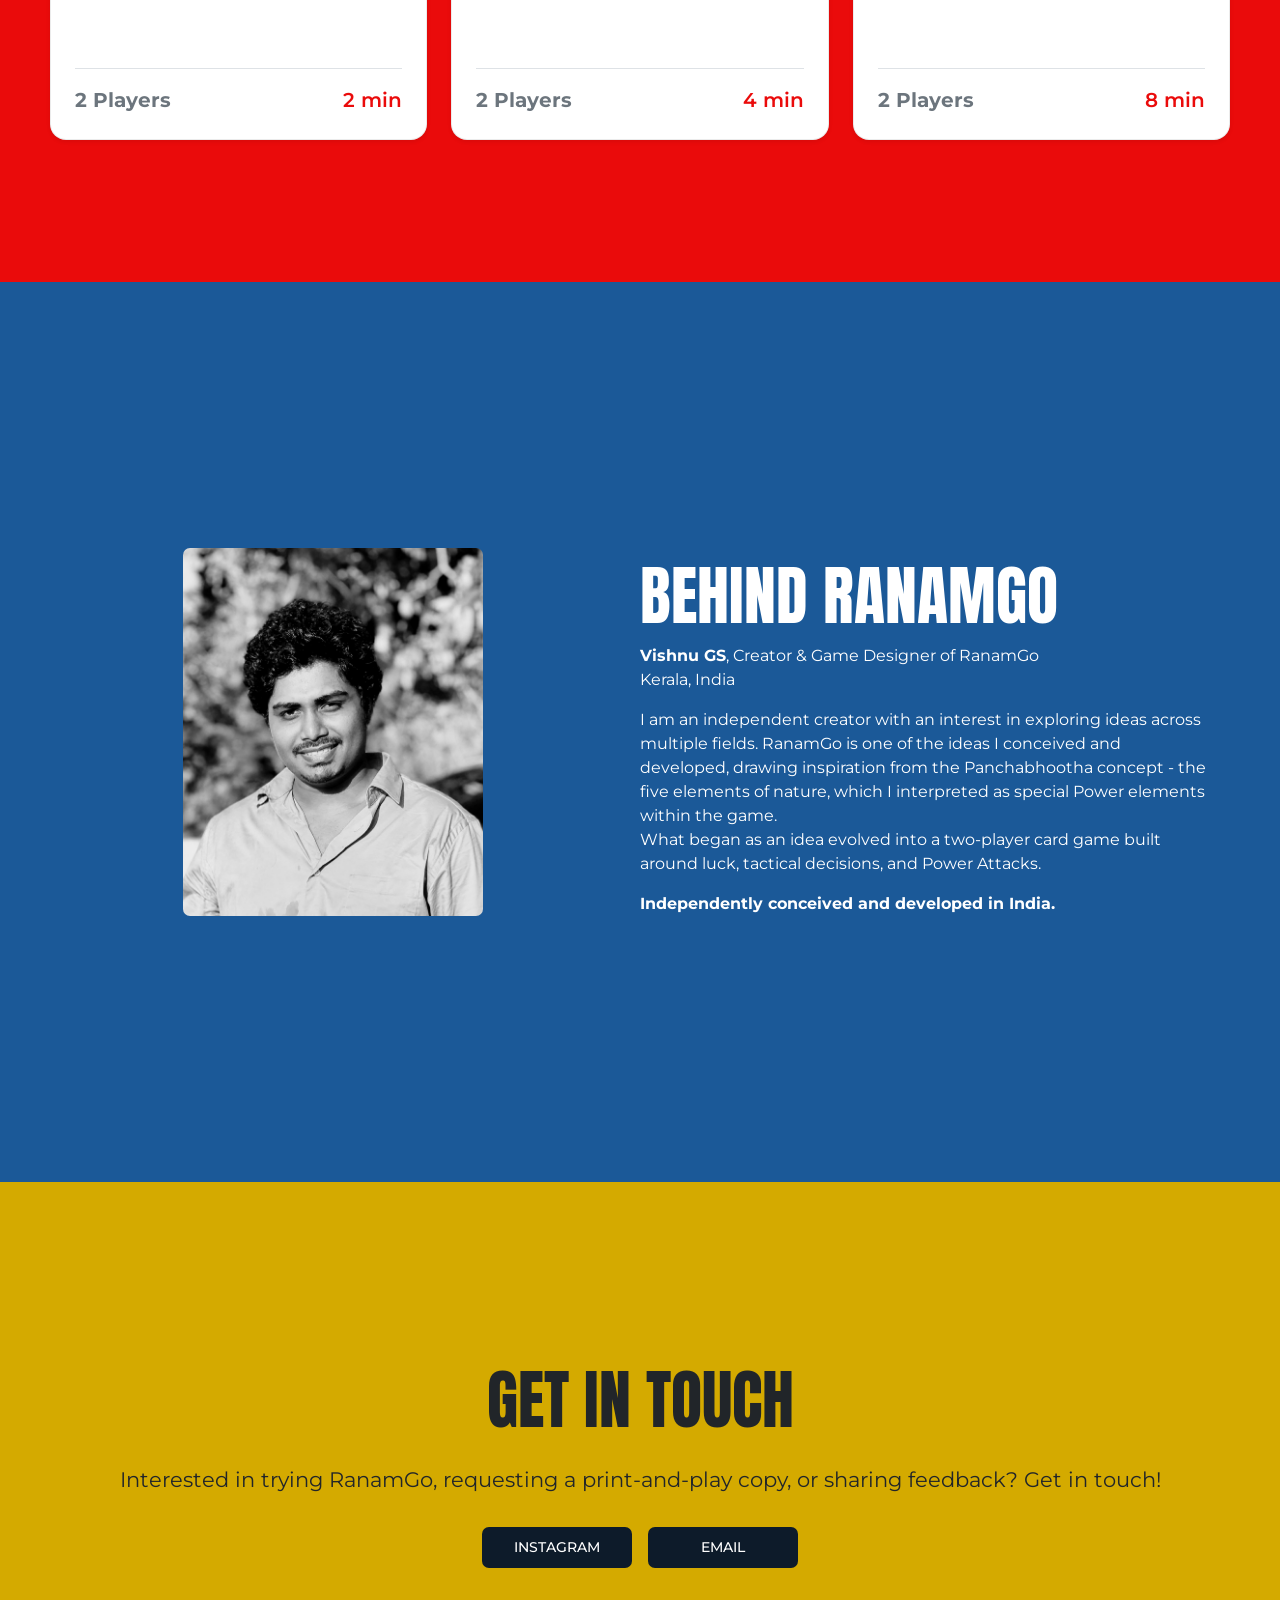
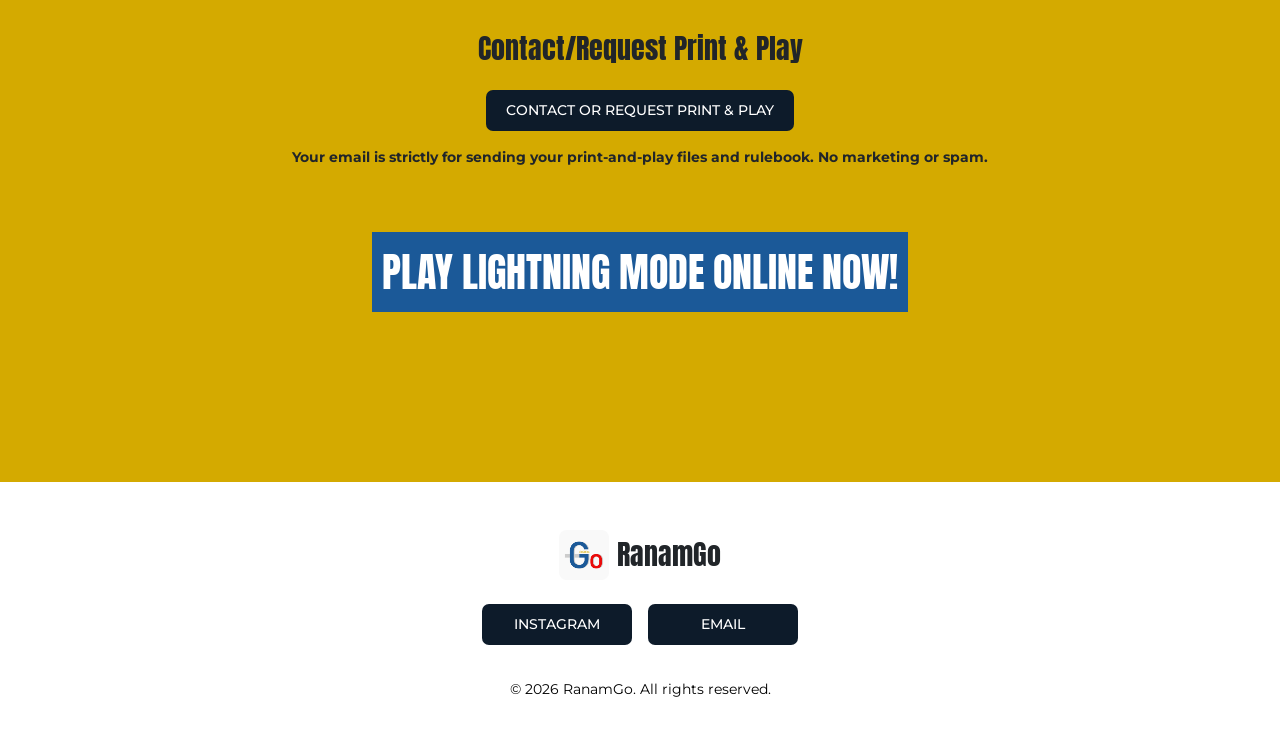
==== commit 4f238f5a: "Add updated index and game files via upload" ====
--- a/index.html
+++ b/index.html
@@ -3,7 +3,7 @@
   <head>
     <meta charset="UTF-8" />
     <meta name="viewport" content="width=device-width, initial-scale=1.0" />
-    <link rel="icon" type="image/png" href="./public/ranamgo_logo_v3.0.png">
+    <link rel="icon" type="image/png" href="./public/ranamgo_logo_v3.0.png" />
     <link rel="preconnect" href="https://fonts.googleapis.com" />
     <link rel="preconnect" href="https://fonts.gstatic.com" crossorigin />
     <link
@@ -41,12 +41,15 @@
       <div class="row w-100 d-flex align-items-center">
         <div class="col-md-12 col-lg-6">
           <div class="d-flex flex-column gap-3">
-            <div class="main-heading text-center text-lg-start">a two player card experience</div>
+            <div class="main-heading text-center text-lg-start">
+              a two player card experience
+            </div>
             <p class="text-center text-lg-start">
               A fast paced, two player card game combining luck, tactical
               decisions, and Power Attack.
             </p>
-            <div class="row border-top pt-4 text-center text-lg-start gap-lg-0 gap-4">
+            <div
+              class="row border-top pt-4 text-center text-lg-start gap-lg-0 gap-4">
               <div class="col-lg-4 col-md-12 col-sm-12">
                 <div
                   class="fs-3 anton text-uppercase"
@@ -105,7 +108,17 @@
       class="section side-padding py-5 text-white d-flex align-items-center"
       style="background-color: var(--primary-color)">
       <div class="flex-column gap-3">
-        <div class="main-heading">three ways to play</div>
+        <div class="main-heading text-lg-start text-center">three ways to play</div>
+        <p class="text-center text-lg-start" style="max-width: 1000px">
+          RanamGo is an independently developed card game currently available
+          for early playtesting. The game can be played in three exciting modes:
+          Lightning, Thunder, and Typhoon. Try the
+          <a
+             href="#contact-section" style="color: white;">online game, explore the Print & Play edition, and share your
+            feedback</a
+          >
+          to help shape RanamGo's future.
+        </p>
         <div class="row g-4">
           <!-- Card Item 1 -->
           <div class="col-12 col-md-4">
@@ -246,7 +259,7 @@
     <!-- Contanct Section -->
     <section
       class="section side-padding py-5 d-flex flex-column gap-3 align-items-center justify-content-center"
-      style="background-color: var(--tertiary-color)">
+      style="background-color: var(--tertiary-color)" id="contact-section">
       <div class="main-heading text-center">get in touch</div>
       <p class="text-center text-lg-start">
         Interested in trying RanamGo, requesting a print-and-play copy, or
@@ -256,20 +269,33 @@
       <!-- Buttons side-by-side and responsive -->
       <div
         class="d-flex flex-row gap-3 align-items-center justify-content-center flex-wrap">
-        <a href="https://www.instagram.com/ranamgo" target="_blank" class="text-decoration-none">
+        <a
+          href="https://www.instagram.com/ranamgo"
+          target="_blank"
+          class="text-decoration-none">
           <button class="contact-btn">instagram</button>
         </a>
-        <a href="mailto:ranamgo.game@gmail.com" target="_blank" class="text-decoration-none">
+        <a
+          href="mailto:ranamgo.game@gmail.com"
+          target="_blank"
+          class="text-decoration-none">
           <button class="contact-btn">email</button>
         </a>
       </div>
 
       <div class="d-flex flex-column gap-3 mt-5 align-items-center">
         <h3>Contact/Request Print & Play</h3>
-        <a target="_blank" href="https://docs.google.com/forms/d/e/1FAIpQLSepD5z3Kp5ancSZblmBYC_XOMTyLwGGI173fUWOsmF3MMaWdw/viewform?usp=publish-editor">
+        <a
+          target="_blank"
+          href="https://docs.google.com/forms/d/e/1FAIpQLSepD5z3Kp5ancSZblmBYC_XOMTyLwGGI173fUWOsmF3MMaWdw/viewform?usp=publish-editor">
           <button class="form-btn">contact or request print & play</button>
         </a>
-        <small><strong>Your email is strictly for sending your print-and-play files and rulebook. No marketing or spam.</strong></small>
+        <small
+           class="text-lg-start text-center"><strong
+            >Your email is strictly for sending your print-and-play files and
+            rulebook. No marketing or spam.</strong
+          ></small
+        >
         <a target="_blank" href="game.html" class="mt-5">
           <button class="game-btn">play lightning mode online now!</button>
         </a>
@@ -277,8 +303,7 @@
     </section>
 
     <!-- Footer -->
-    <footer
-      class="side-padding py-5 bg-white">
+    <footer class="side-padding py-5 bg-white">
       <div
         class="container d-flex flex-column align-items-center justify-content-center text-center gap-4">
         <!-- Logo & Brand Name -->
@@ -299,8 +324,18 @@
         <!-- Instagram & Email Links -->
         <div
           class="d-flex flex-row gap-3 align-items-center justify-content-center flex-wrap">
-          <a href="https://www.instagram.com/ranamgo" target="_blank" class="contact-btn text-decoration-none">instagram</a>
-          <a href="mailto:ranamgo.game@gmail.com" target="_blank" class="contact-btn text-decoration-none">email</a>
+          <a
+            href="https://www.instagram.com/ranamgo"
+            target="_blank"
+            class="contact-btn text-decoration-none"
+            >instagram</a
+          >
+          <a
+            href="mailto:ranamgo.game@gmail.com"
+            target="_blank"
+            class="contact-btn text-decoration-none"
+            >email</a
+          >
         </div>
 
         <!-- Copyright Text -->
--- a/style.css
+++ b/style.css
@@ -1,5 +1,5 @@
 :root {
-  --primary-color: #cd3724ff;
+  --primary-color: #ea0b0bff;
   --secondary-color: #1b5998ff;
   --tertiary-color: #d4aa00ff;
   --neutral-color: #0D1B2A;
@@ -16,7 +16,7 @@
   font-family: "Montserrat", sans-serif;
 }
 
-h1, h2, h3, .main-heading {
+h1, h2, h3, .main-heading, .game-btn {
   font-family: "Anton", sans-serif;
 }
 
@@ -70,6 +70,19 @@
   }
 }
 
+.game-btn {
+  font-size: 2.5em;
+  padding: 10px;
+  background-color: var(--secondary-color);
+  text-transform: uppercase;
+  color: white;
+  outline: none;
+  border: none;
+}
+
+.game-btn:hover {
+  background-color: #1d3957;
+}
 /* Base styles for all cards */
 .card {
   position: absolute;
@@ -187,4 +200,3 @@
 .contact-btn:hover, .form-btn:hover {
   background-color: #1d3957;
 }
-
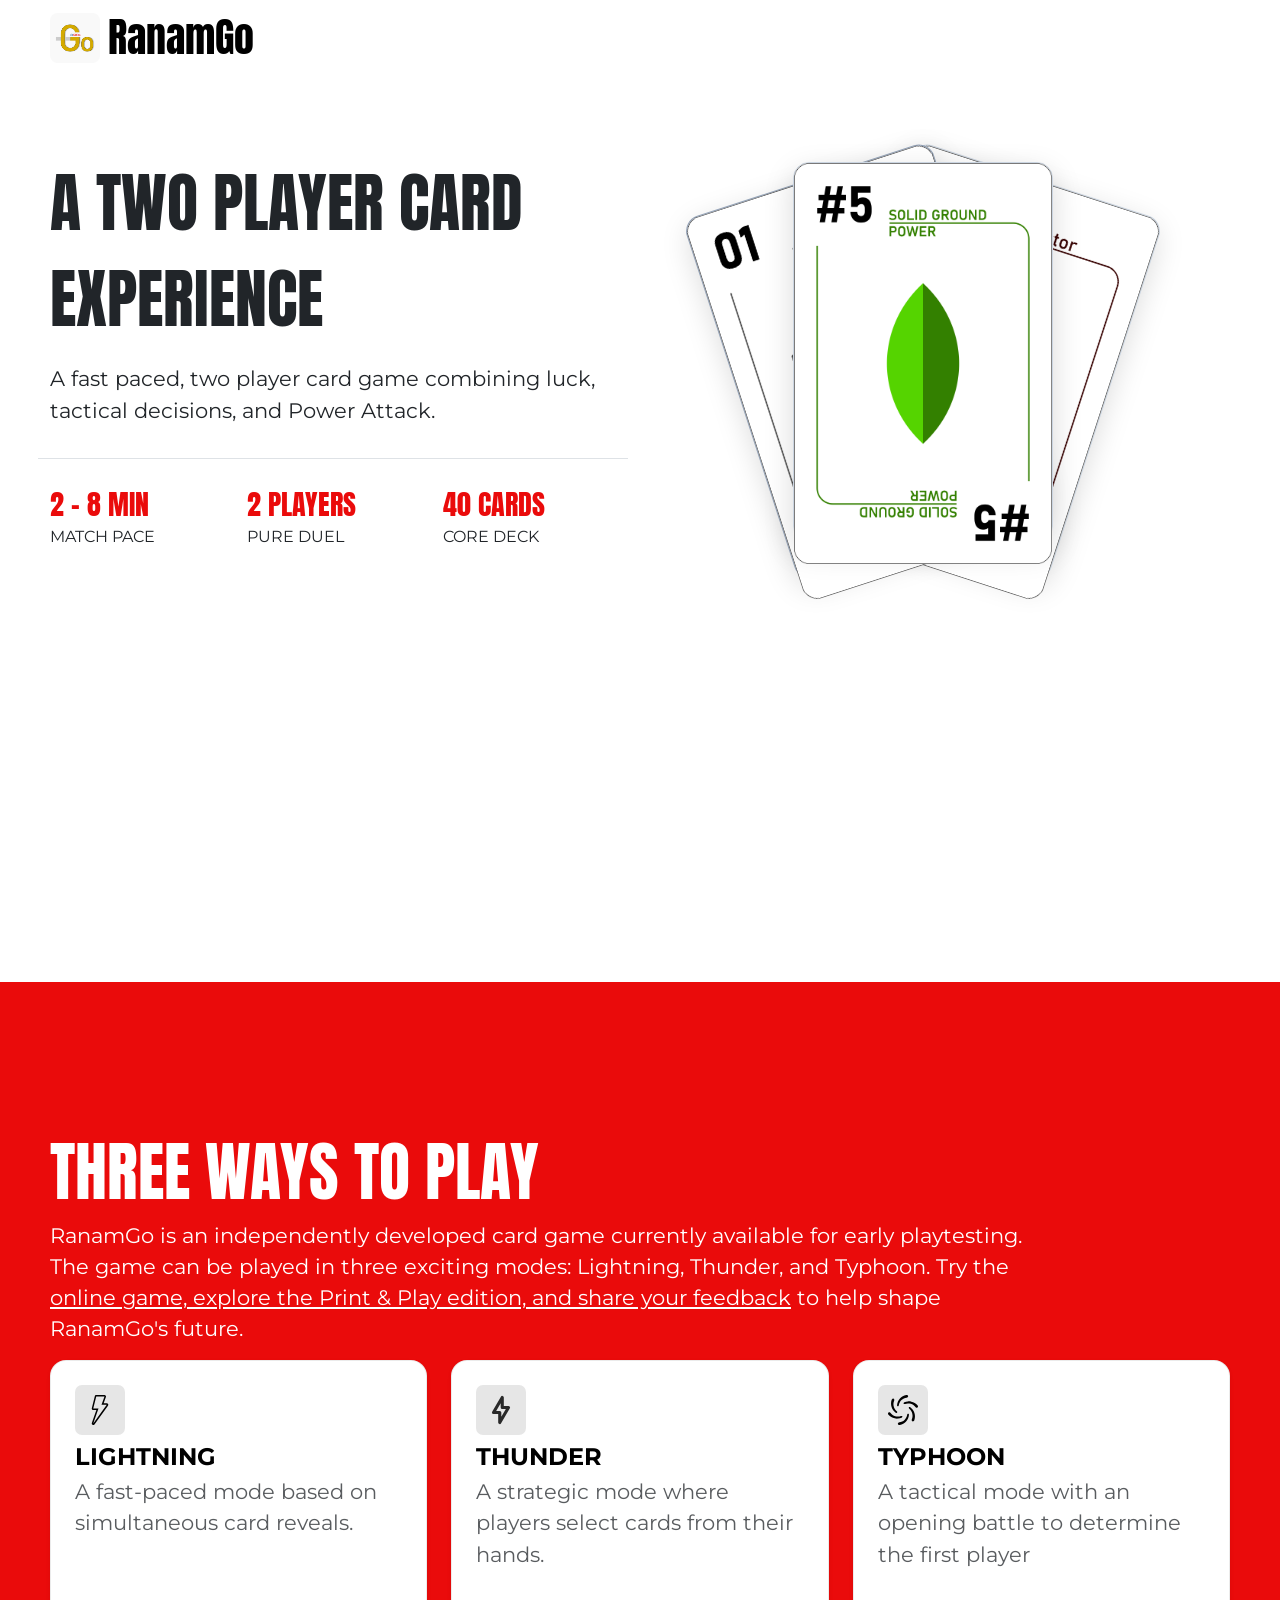
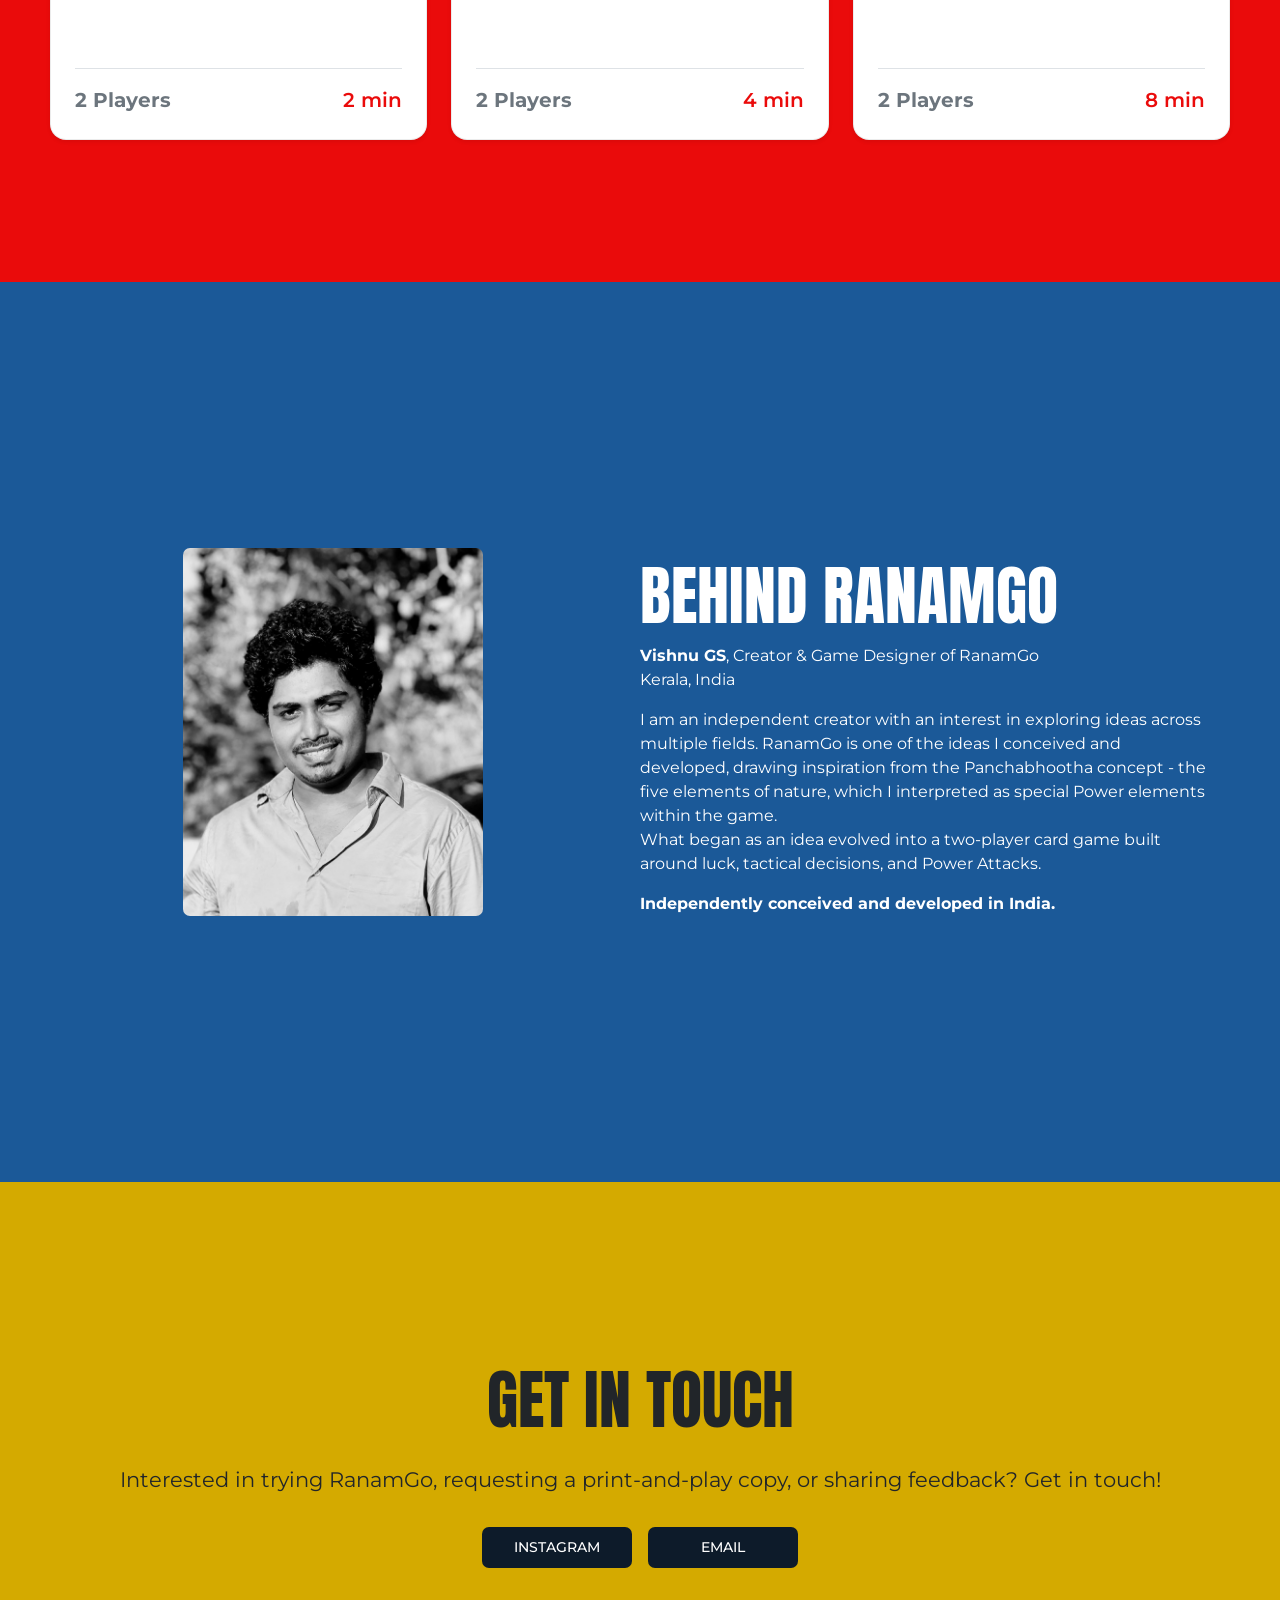
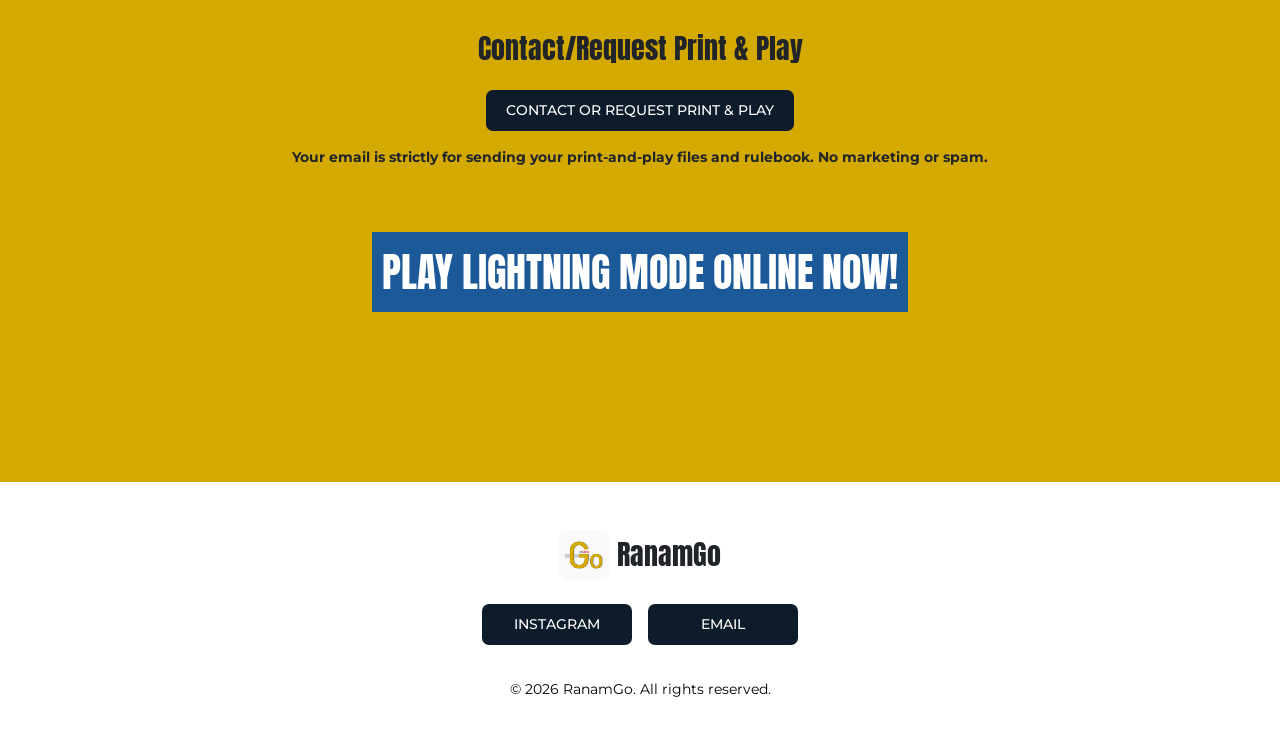
==== commit 8df37238: "Add updated index and game files via upload" ====
--- a/index.html
+++ b/index.html
@@ -3,7 +3,7 @@
   <head>
     <meta charset="UTF-8" />
     <meta name="viewport" content="width=device-width, initial-scale=1.0" />
-    <link rel="icon" type="image/png" href="./public/ranamgo_logo_v3.0.png" />
+    <link rel="icon" type="image/png" href="./public/ranamgo_logo_v4.0.png" />
     <link rel="preconnect" href="https://fonts.googleapis.com" />
     <link rel="preconnect" href="https://fonts.gstatic.com" crossorigin />
     <link
@@ -25,7 +25,7 @@
         <div>
           <a class="navbar-brand d-flex align-items-stretch gap-2" href="/">
             <img
-              src="/public/ranamgo_logo_v3.0.png"
+              src="/public/ranamgo_logo_v4.0.png"
               alt="RanamGo"
               class="logo"
               width="70"
@@ -312,7 +312,7 @@
             class="navbar-brand d-flex align-items-center justify-content-center gap-2 text-decoration-none"
             href="/">
             <img
-              src="/public/ranamgo_logo_v3.0.png"
+              src="/public/ranamgo_logo_v4.0.png"
               alt="RanamGo"
               class="logo"
               width="50"
--- a/style.css
+++ b/style.css
@@ -200,3 +200,4 @@
 .contact-btn:hover, .form-btn:hover {
   background-color: #1d3957;
 }
+
